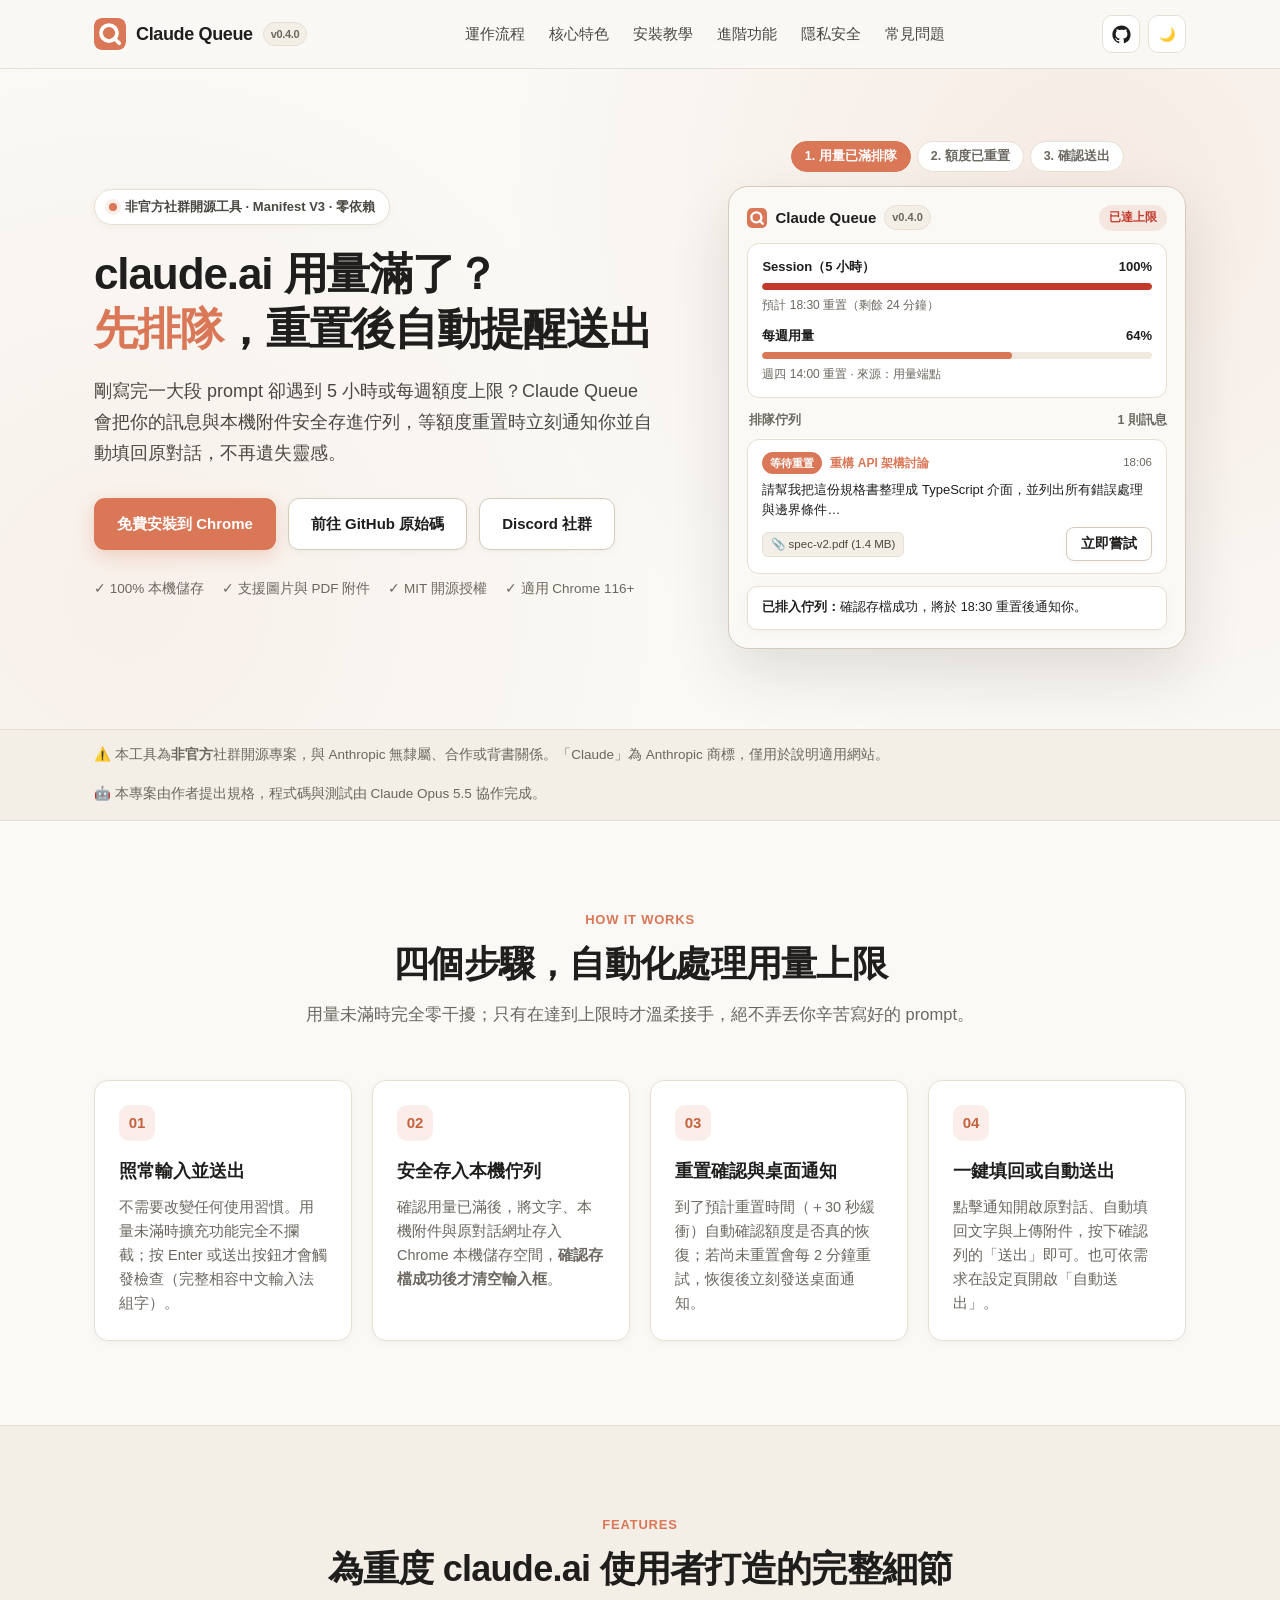
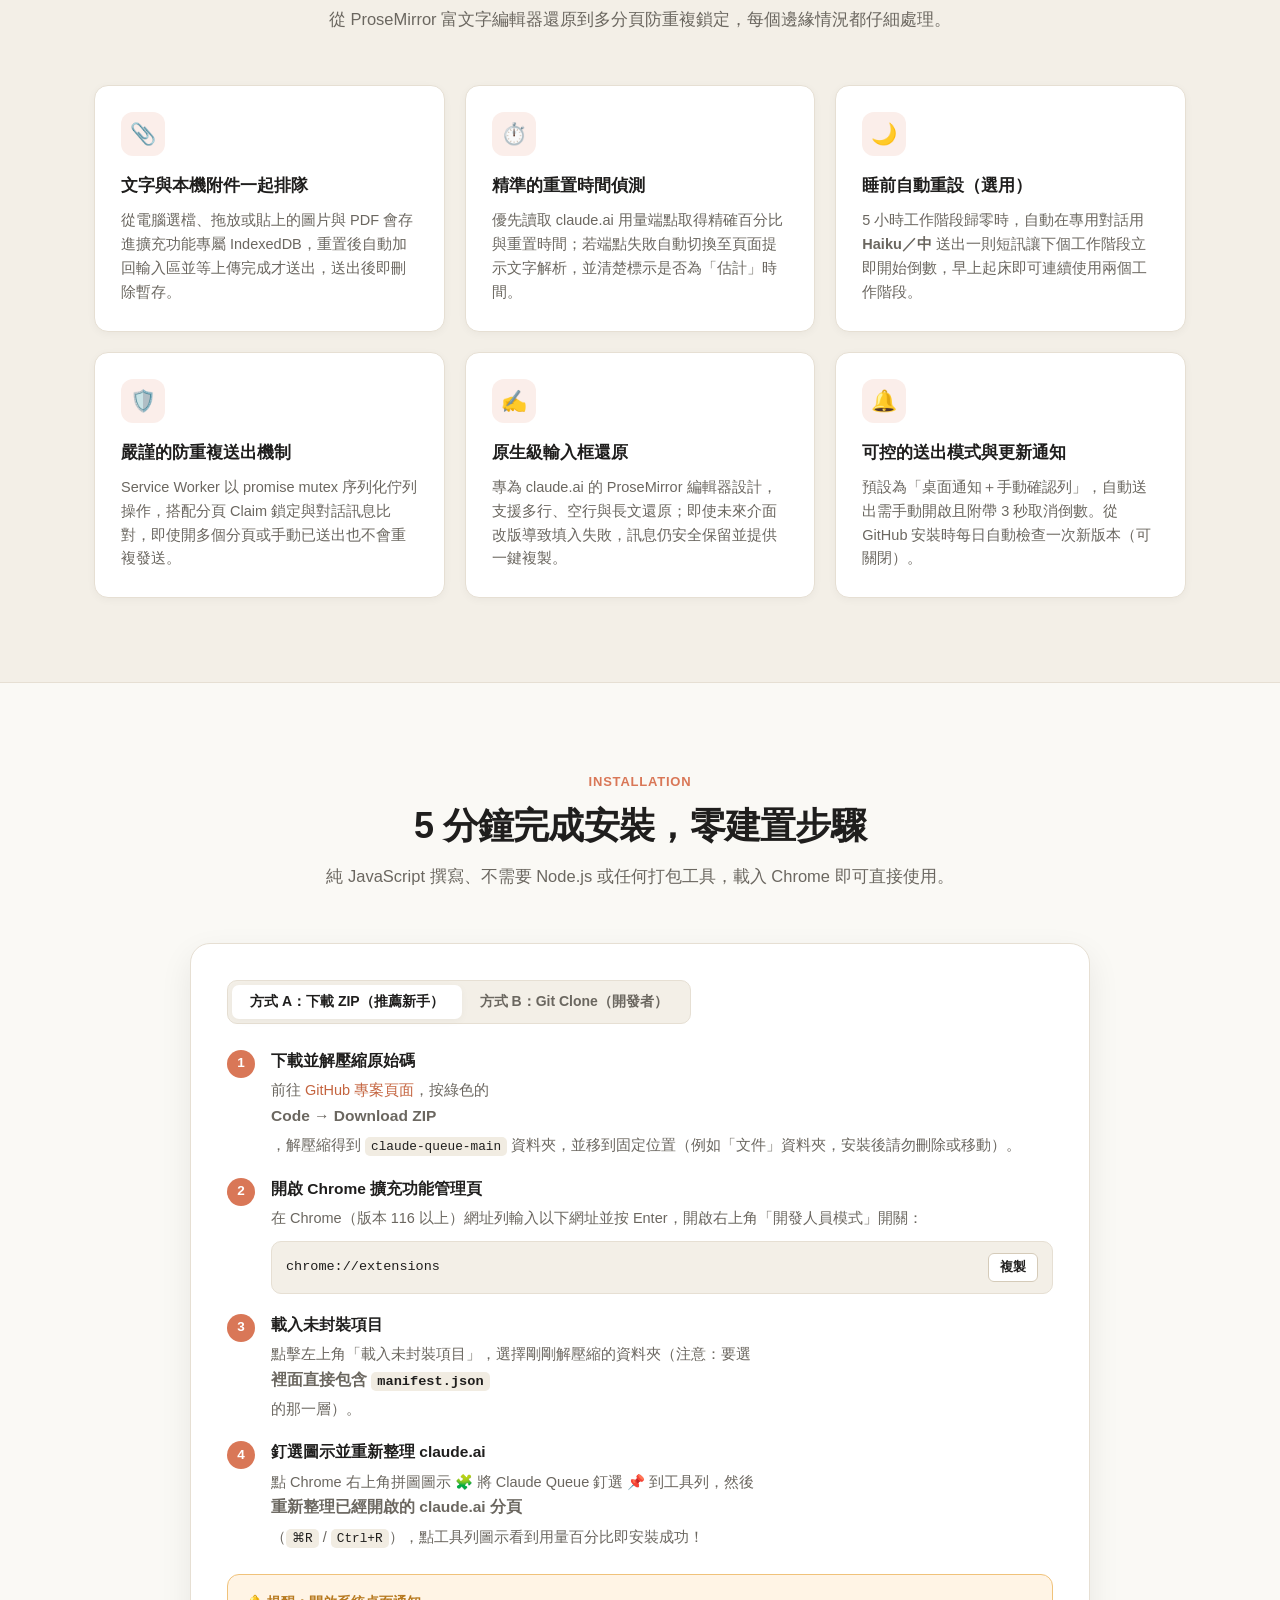
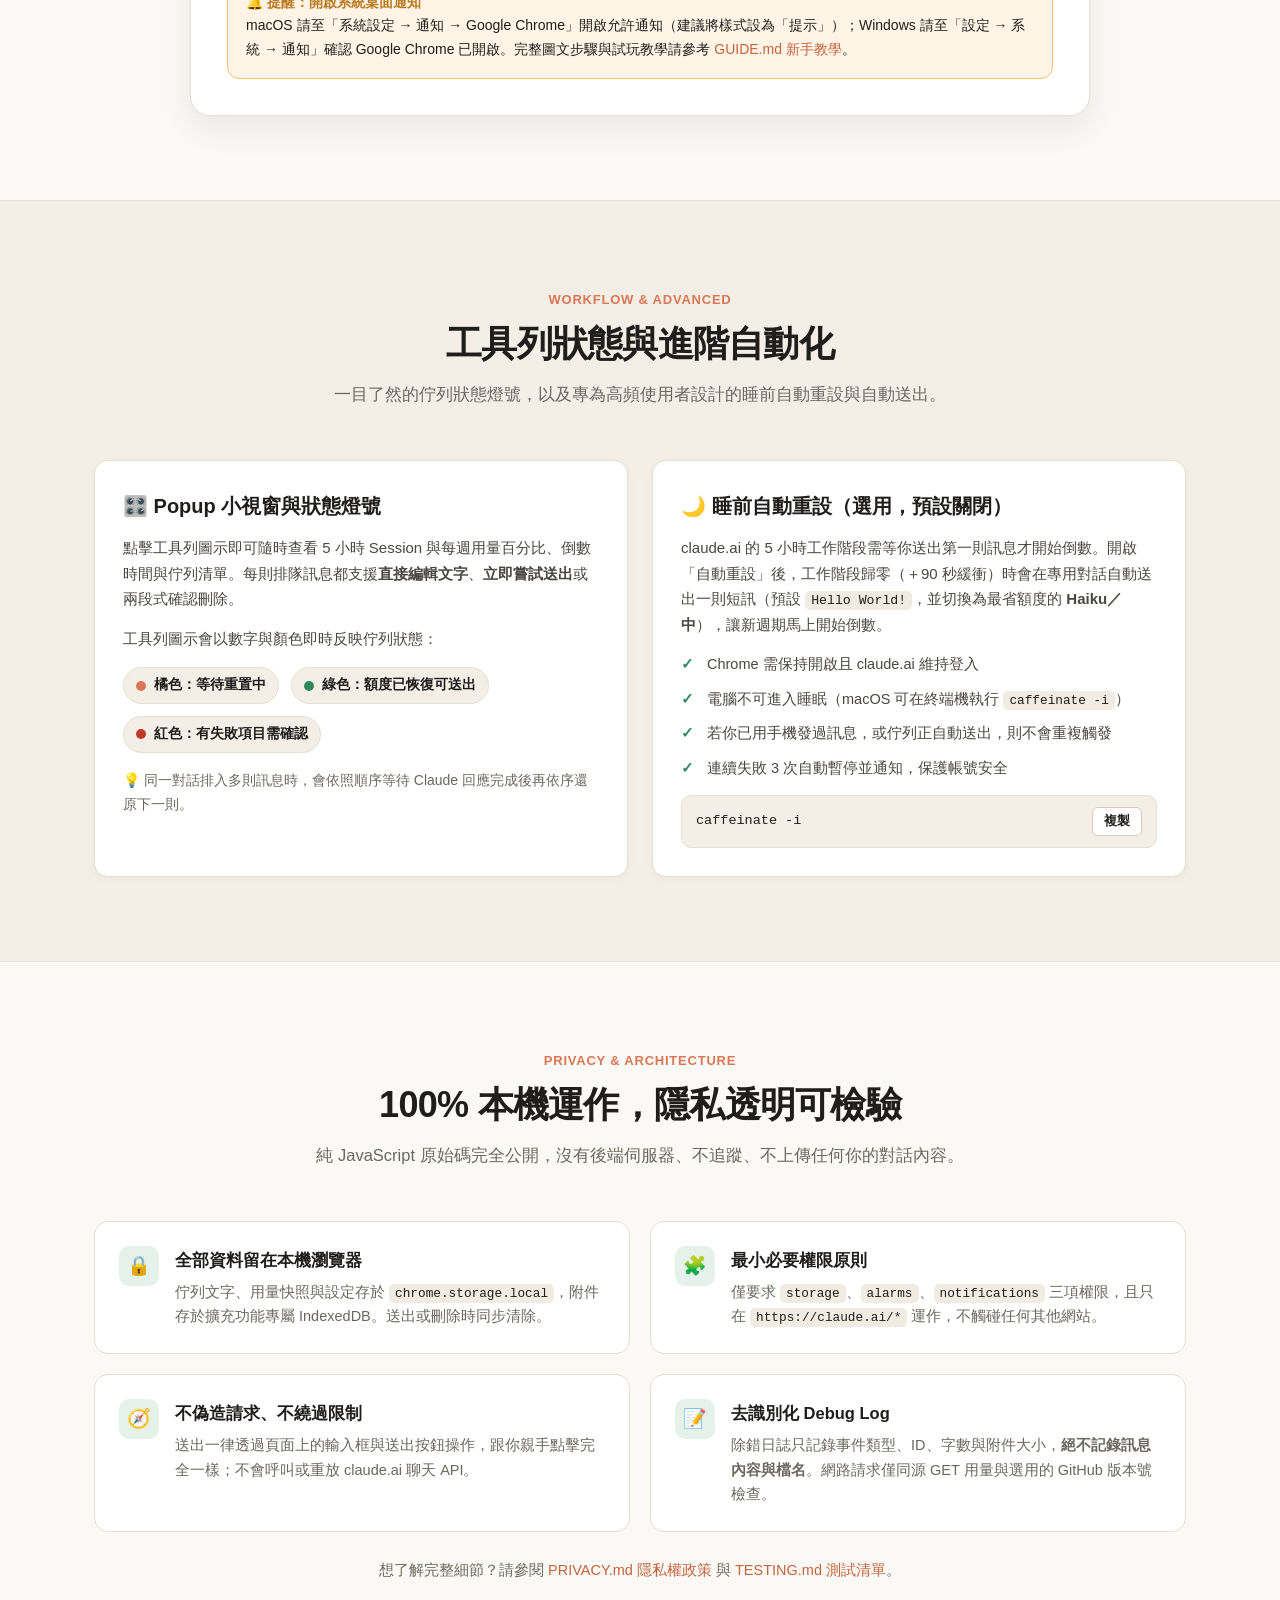
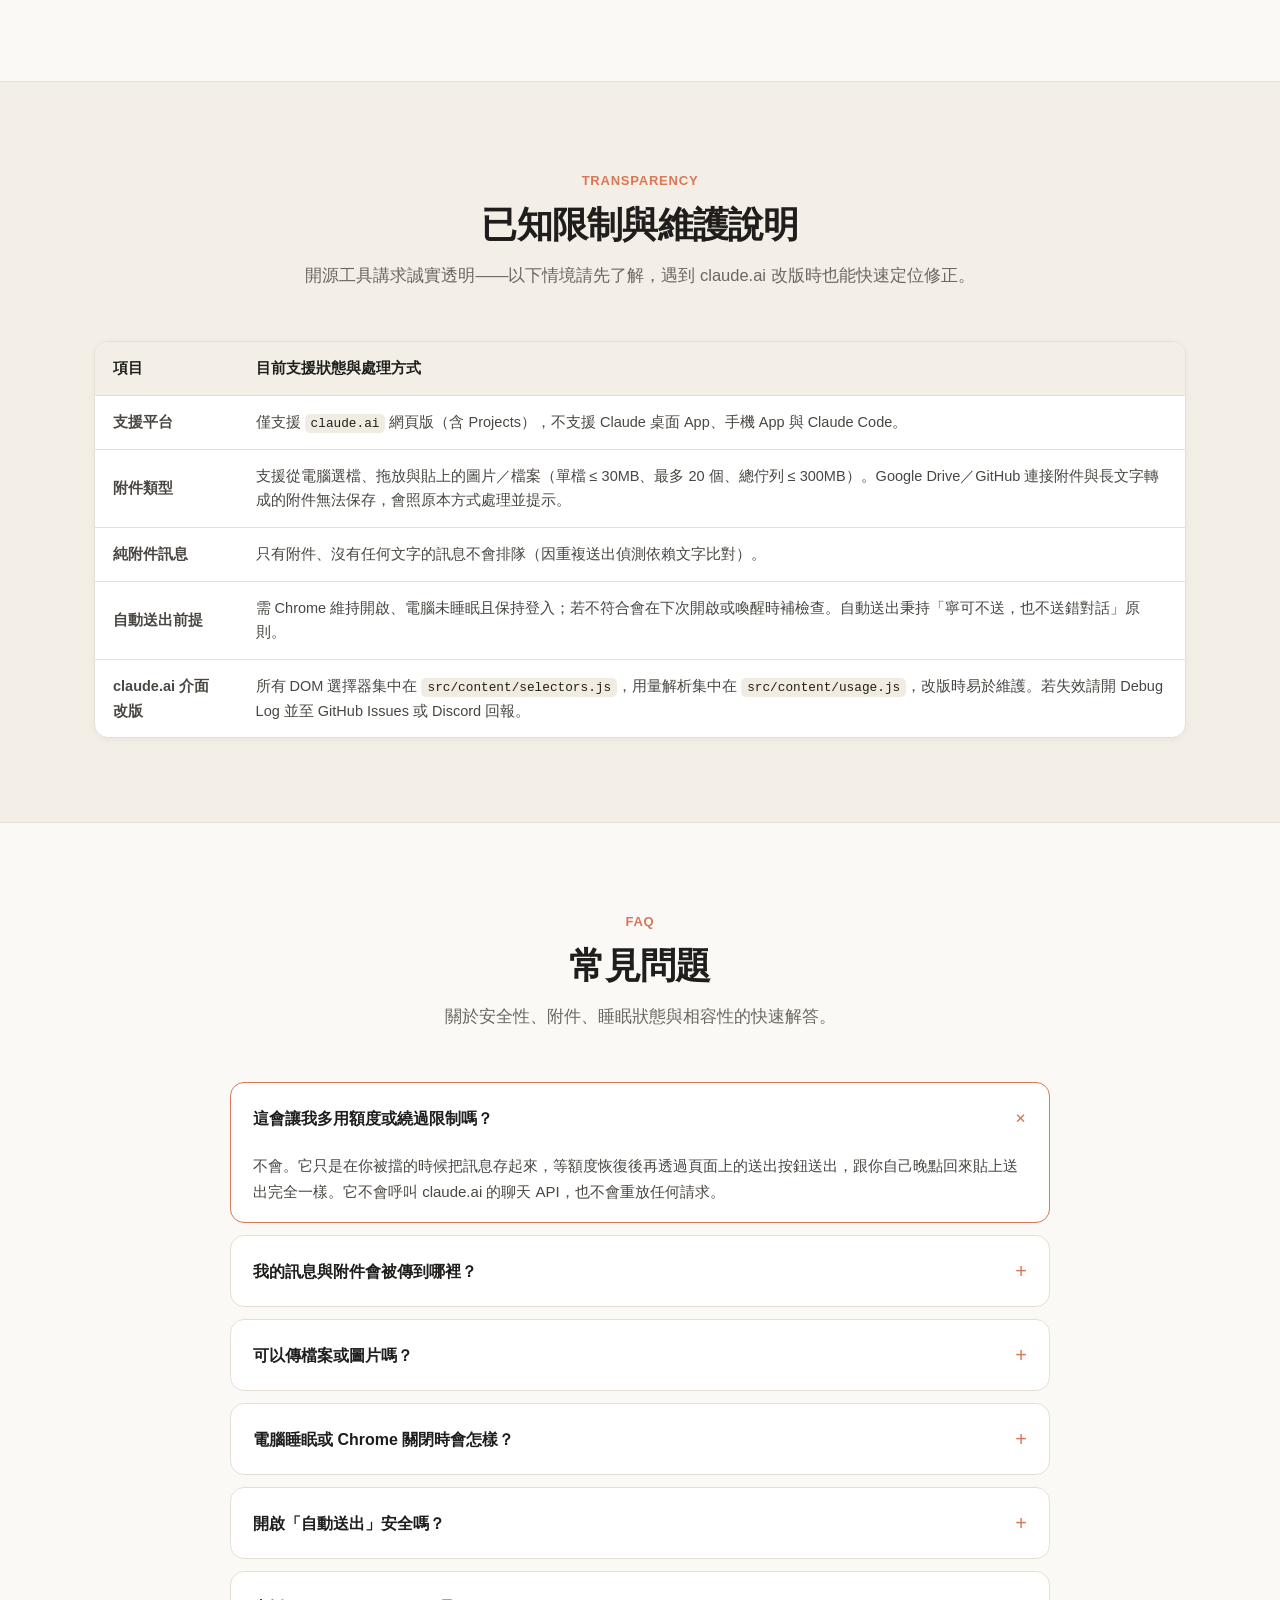
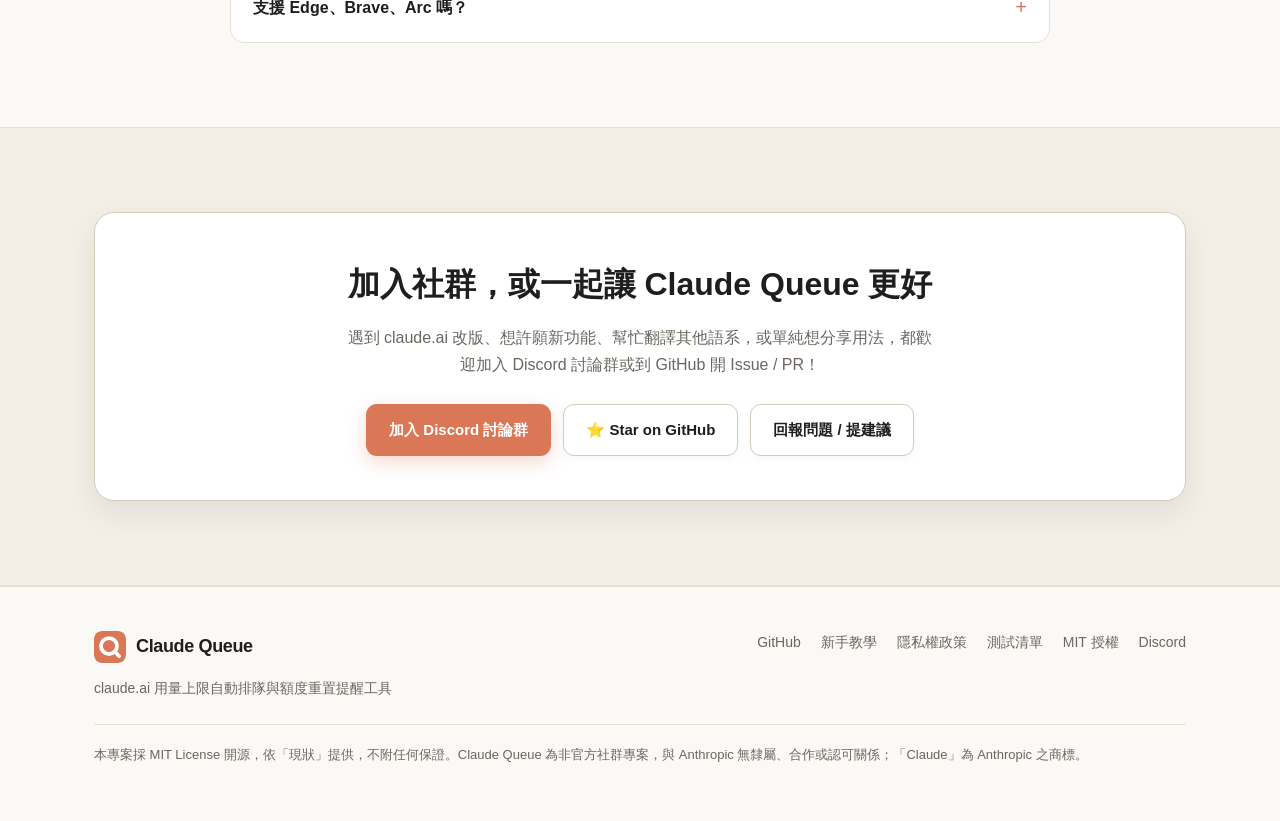
==== docs/index.html @ 98641df2 "docs: add GitHub Pages documentation site with SEO and OG preview image" ====
<!DOCTYPE html>
<html lang="zh-Hant-TW">
<head>
  <meta charset="UTF-8">
  <meta name="viewport" content="width=device-width, initial-scale=1.0">

  <!-- Primary SEO Meta Tags -->
  <title>Claude Queue — claude.ai 用量上限自動排隊與額度重置提醒 Chrome 擴充功能</title>
  <meta name="title" content="Claude Queue — claude.ai 用量上限自動排隊與額度重置提醒 Chrome 擴充功能">
  <meta name="description" content="claude.ai 達到 5 小時或每週用量上限時，自動將訊息與圖片、PDF 附件存入本機佇列；額度重置後發出桌面通知並自動填回原對話，支援選用自動送出與睡前自動重設工作階段。100% 本機運作、免費開源。">
  <meta name="keywords" content="Claude Queue, claude.ai, Chrome 擴充功能, Claude 用量上限, 訊息排隊, 額度重置通知, 自動重設, Anthropic Claude, Chrome Extension, 開源工具">
  <meta name="author" content="ivantw829">
  <meta name="robots" content="index, follow, max-image-preview:large, max-snippet:-1">
  <link rel="canonical" href="https://ivantw829.github.io/claude-queue/">

  <!-- Theme Color -->
  <meta name="theme-color" content="#faf9f5" media="(prefers-color-scheme: light)">
  <meta name="theme-color" content="#1c1b19" media="(prefers-color-scheme: dark)">

  <!-- Favicons -->
  <link rel="icon" type="image/svg+xml" href="./assets/favicon.svg">
  <link rel="icon" type="image/png" sizes="128x128" href="./assets/icon128.png">
  <link rel="apple-touch-icon" href="./assets/icon128.png">

  <!-- Open Graph / Facebook / LINE / Discord -->
  <meta property="og:type" content="website">
  <meta property="og:url" content="https://ivantw829.github.io/claude-queue/">
  <meta property="og:site_name" content="Claude Queue">
  <meta property="og:locale" content="zh_TW">
  <meta property="og:title" content="Claude Queue — claude.ai 用量滿了？先排隊，重置後自動送出">
  <meta property="og:description" content="claude.ai 達 5 小時或每週上限時，自動保存訊息與附件至本機佇列，額度恢復後即時通知並填回原對話。支援睡前自動重設工作階段，免費開源、100% 本機運作。">
  <meta property="og:image" content="https://ivantw829.github.io/claude-queue/assets/og-image.png">
  <meta property="og:image:secure_url" content="https://ivantw829.github.io/claude-queue/assets/og-image.png">
  <meta property="og:image:type" content="image/png">
  <meta property="og:image:width" content="1200">
  <meta property="og:image:height" content="630">
  <meta property="og:image:alt" content="Claude Queue Chrome 擴充功能預覽：顯示 5 小時與每週用量條、等待重置的排隊訊息與 PDF 附件卡片">

  <!-- Twitter / X Card -->
  <meta name="twitter:card" content="summary_large_image">
  <meta name="twitter:url" content="https://ivantw829.github.io/claude-queue/">
  <meta name="twitter:title" content="Claude Queue — claude.ai 用量滿了？先排隊，重置後自動送出">
  <meta name="twitter:description" content="claude.ai 達上限時自動保存訊息與附件，額度恢復後桌面通知並填回原對話。100% 本機儲存、免費開源的 Chrome 擴充功能。">
  <meta name="twitter:image" content="https://ivantw829.github.io/claude-queue/assets/og-image.png">
  <meta name="twitter:image:alt" content="Claude Queue Chrome 擴充功能介面預覽">

  <!-- Stylesheet -->
  <link rel="stylesheet" href="./styles.css">

  <!-- Prevent flash of wrong theme -->
  <script>
    (function () {
      var saved = localStorage.getItem('claude-queue-docs-theme');
      var dark = saved ? saved === 'dark' : window.matchMedia('(prefers-color-scheme: dark)').matches;
      document.documentElement.setAttribute('data-theme', dark ? 'dark' : 'light');
    })();
  </script>

  <!-- JSON-LD Structured Data: SoftwareApplication + FAQPage + HowTo -->
  <script type="application/ld+json">
  {
    "@context": "https://schema.org",
    "@graph": [
      {
        "@type": "SoftwareApplication",
        "name": "Claude Queue",
        "alternateName": "Claude Queue Chrome Extension",
        "applicationCategory": "BrowserApplication",
        "operatingSystem": "Chrome 116+ (macOS, Windows, Linux)",
        "softwareVersion": "0.4.0",
        "inLanguage": "zh-TW",
        "url": "https://ivantw829.github.io/claude-queue/",
        "downloadUrl": "https://github.com/ivantw829/claude-queue",
        "codeRepository": "https://github.com/ivantw829/claude-queue",
        "license": "https://opensource.org/licenses/MIT",
        "image": "https://ivantw829.github.io/claude-queue/assets/og-image.png",
        "description": "claude.ai 用量達上限（5 小時 session 上限或每週上限）時，自動把你要送出的訊息與本機附件存入佇列，等額度重置後發出桌面通知並協助填回原對話送出。",
        "offers": {
          "@type": "Offer",
          "price": "0",
          "priceCurrency": "TWD"
        },
        "featureList": [
          "用量未滿時零干擾",
          "文字與圖片/PDF 本機附件排隊",
          "額度重置桌面通知與自動填回原對話",
          "選用重置後自動送出（附 3 秒取消倒數）",
          "選用睡前自動重設 5 小時工作階段",
          "100% 本機儲存，不上傳任何資料"
        ]
      },
      {
        "@type": "HowTo",
        "name": "如何安裝 Claude Queue 到 Google Chrome",
        "description": "透過 Chrome 開發人員模式的載入未封裝項目，5 分鐘內完成 Claude Queue 安裝。",
        "totalTime": "PT5M",
        "step": [
          {
            "@type": "HowToStep",
            "name": "下載原始碼",
            "text": "前往 GitHub 專案頁面下載 ZIP 並解壓縮至固定資料夾，或使用 git clone 下載。"
          },
          {
            "@type": "HowToStep",
            "name": "開啟 Chrome 擴充功能頁",
            "text": "在 Chrome 網址列輸入 chrome://extensions，開啟右上角的「開發人員模式」。"
          },
          {
            "@type": "HowToStep",
            "name": "載入未封裝項目",
            "text": "點擊「載入未封裝項目」，選擇包含 manifest.json 的專案資料夾。"
          },
          {
            "@type": "HowToStep",
            "name": "釘選圖示並重新整理 claude.ai",
            "text": "將 Claude Queue 釘選到工具列，並重新整理已經開啟的 claude.ai 分頁即可使用。"
          }
        ]
      },
      {
        "@type": "FAQPage",
        "mainEntity": [
          {
            "@type": "Question",
            "name": "這會讓我多用額度或繞過限制嗎？",
            "acceptedAnswer": {
              "@type": "Answer",
              "text": "不會。它只是在你被擋的時候把訊息存起來，等額度恢復後再透過頁面上的送出按鈕送出，跟你自己晚點回來貼上送出完全一樣。它不會呼叫 claude.ai 的聊天 API，也不會重放任何請求。"
            }
          },
          {
            "@type": "Question",
            "name": "我的訊息會被傳到哪裡？",
            "acceptedAnswer": {
              "@type": "Answer",
              "text": "哪裡都不會。佇列只存在你自己 Chrome 的 chrome.storage.local（附件在擴充功能的 IndexedDB），重置後透過 claude.ai 頁面本身送出。沒有外部伺服器，不上傳任何資料。"
            }
          },
          {
            "@type": "Question",
            "name": "可以傳檔案或圖片嗎？",
            "acceptedAnswer": {
              "@type": "Answer",
              "text": "可以。用量已滿時，你從電腦加入的檔案（選檔、拖放、貼上圖片）會連同文字一起排隊，重置後自動加回輸入區並等上傳完成才送出。Google Drive 等連接附件與長文字貼上轉成的附件無法保存。"
            }
          },
          {
            "@type": "Question",
            "name": "電腦睡眠或 Chrome 關閉時會怎樣？",
            "acceptedAnswer": {
              "@type": "Answer",
              "text": "Chrome 關閉時無法通知。下次開啟 Chrome 時，擴充功能會依佇列重建排程；如果重置時間已經過了，會立刻檢查並通知你。電腦睡眠中錯過的排程，醒來後也會補觸發。"
            }
          },
          {
            "@type": "Question",
            "name": "支援 Claude 桌面 App、行動版或 Claude Code 嗎？",
            "acceptedAnswer": {
              "@type": "Answer",
              "text": "不支援，只支援 claude.ai 網頁版（含 Projects）。支援 Google Chrome 116 以上版本，Edge、Brave、Arc 等 Chromium 系瀏覽器理論上亦可安裝。"
            }
          }
        ]
      }
    ]
  }
  </script>
</head>
<body>
  <a href="#main-content" class="skip-link">跳至主要內容</a>

  <!-- Sticky Navigation -->
  <header class="site-header">
    <div class="container nav-inner">
      <a href="#" class="brand" aria-label="Claude Queue 首頁">
        <img src="./assets/favicon.svg" alt="" class="brand-icon" width="32" height="32">
        <span>Claude Queue</span>
        <span class="version-tag">v0.4.0</span>
      </a>

      <nav aria-label="主要導覽">
        <ul class="nav-links" id="nav-links">
          <li><a href="#how-it-works">運作流程</a></li>
          <li><a href="#features">核心特色</a></li>
          <li><a href="#install">安裝教學</a></li>
          <li><a href="#advanced">進階功能</a></li>
          <li><a href="#privacy">隱私安全</a></li>
          <li><a href="#faq">常見問題</a></li>
        </ul>
      </nav>

      <div class="nav-actions">
        <a href="https://github.com/ivantw829/claude-queue" class="icon-btn" target="_blank" rel="noopener noreferrer" aria-label="GitHub 專案頁面" title="GitHub">
          <svg width="19" height="19" viewBox="0 0 24 24" fill="currentColor" aria-hidden="true">
            <path d="M12 .5C5.65.5.5 5.65.5 12c0 5.08 3.29 9.39 7.86 10.91.57.1.78-.25.78-.55v-1.94c-3.2.7-3.87-1.54-3.87-1.54-.52-1.33-1.28-1.68-1.28-1.68-1.05-.72.08-.7.08-.7 1.16.08 1.77 1.19 1.77 1.19 1.03 1.76 2.7 1.25 3.36.96.1-.75.4-1.25.73-1.54-2.55-.29-5.24-1.28-5.24-5.68 0-1.26.45-2.29 1.19-3.09-.12-.29-.52-1.46.11-3.05 0 0 .97-.31 3.17 1.18a11.02 11.02 0 0 1 5.78 0c2.2-1.49 3.17-1.18 3.17-1.18.63 1.59.23 2.76.11 3.05.74.8 1.19 1.83 1.19 3.09 0 4.41-2.69 5.39-5.26 5.67.41.36.78 1.06.78 2.14v3.17c0 .31.21.66.79.55A11.51 11.51 0 0 0 23.5 12C23.5 5.65 18.35.5 12 .5Z"/>
          </svg>
        </a>
        <button type="button" id="theme-toggle" class="icon-btn" aria-label="切換深淺色主題" title="切換主題">🌙</button>
        <button type="button" id="mobile-menu-btn" class="icon-btn mobile-menu-btn" aria-label="開啟選單" aria-expanded="false" aria-controls="nav-links">☰</button>
      </div>
    </div>
  </header>

  <main id="main-content">
    <!-- Hero Section -->
    <section class="hero">
      <div class="container hero-grid">
        <div>
          <div class="hero-badge">
            <span class="pulse-dot" aria-hidden="true"></span>
            <span>非官方社群開源工具 · Manifest V3 · 零依賴</span>
          </div>
          <h1>claude.ai 用量滿了？<br><span class="highlight">先排隊</span>，重置後自動提醒送出</h1>
          <p class="hero-lead">
            剛寫完一大段 prompt 卻遇到 5 小時或每週額度上限？Claude Queue 會把你的訊息與本機附件安全存進佇列，等額度重置時立刻通知你並自動填回原對話，不再遺失靈感。
          </p>

          <div class="hero-cta">
            <a href="#install" class="btn btn-primary">免費安裝到 Chrome</a>
            <a href="https://github.com/ivantw829/claude-queue" class="btn btn-secondary" target="_blank" rel="noopener noreferrer">前往 GitHub 原始碼</a>
            <a href="https://discord.gg/yEpS7vSJtv" class="btn btn-secondary" target="_blank" rel="noopener noreferrer">Discord 社群</a>
          </div>

          <div class="hero-meta">
            <span>✓ 100% 本機儲存</span>
            <span>✓ 支援圖片與 PDF 附件</span>
            <span>✓ MIT 開源授權</span>
            <span>✓ 適用 Chrome 116+</span>
          </div>
        </div>

        <!-- Interactive Live Preview Mockup -->
        <div class="mockup-wrapper" aria-label="Claude Queue 互動介面預覽">
          <div class="mockup-controls" role="group" aria-label="切換模擬狀態">
            <button type="button" class="sim-btn active" data-sim-state="full">1. 用量已滿排隊</button>
            <button type="button" class="sim-btn" data-sim-state="ready">2. 額度已重置</button>
            <button type="button" class="sim-btn" data-sim-state="sent">3. 確認送出</button>
          </div>

          <div class="popup-sim">
            <div class="popup-sim-head">
              <div class="popup-sim-title">
                <img src="./assets/favicon.svg" alt="" width="20" height="20" style="border-radius:5px">
                <span>Claude Queue</span>
                <span class="version-tag">v0.4.0</span>
              </div>
              <span id="sim-status-pill" class="sim-status-pill full">已達上限</span>
            </div>

            <div class="sim-card">
              <div class="sim-meter-head">
                <span>Session（5 小時）</span>
                <span id="sim-session-pct">100%</span>
              </div>
              <div class="sim-bar">
                <div id="sim-session-bar" class="sim-fill full" style="width:100%"></div>
              </div>
              <div id="sim-session-sub" class="sim-sub" style="margin-bottom:10px">預計 18:30 重置（剩餘 24 分鐘）</div>

              <div class="sim-meter-head">
                <span>每週用量</span>
                <span>64%</span>
              </div>
              <div class="sim-bar">
                <div class="sim-fill accent" style="width:64%"></div>
              </div>
              <div class="sim-sub">週四 14:00 重置 · 來源：用量端點</div>
            </div>

            <div class="sim-q-label">
              <span>排隊佇列</span>
              <span>1 則訊息</span>
            </div>

            <div id="sim-queue-item" class="sim-q-item">
              <div class="sim-q-head">
                <span id="sim-badge" class="sim-badge waiting">等待重置</span>
                <span class="sim-q-conv">重構 API 架構討論</span>
                <span class="sim-q-time">18:06</span>
              </div>
              <p class="sim-q-text">請幫我把這份規格書整理成 TypeScript 介面，並列出所有錯誤處理與邊界條件…</p>
              <div class="sim-q-footer">
                <span class="sim-file">📎 spec-v2.pdf (1.4 MB)</span>
                <button type="button" id="sim-action-btn" class="btn btn-secondary btn-sm" data-next-state="ready">立即嘗試</button>
              </div>
            </div>

            <div class="sim-toast">
              <span id="sim-toast-text"><strong>已排入佇列：</strong>確認存檔成功，將於 18:30 重置後通知你。</span>
            </div>
          </div>
        </div>
      </div>
    </section>

    <!-- Unofficial Notice Strip -->
    <div class="disclaimer-strip">
      <div class="container disclaimer-inner">
        <span>⚠️ 本工具為<strong>非官方</strong>社群開源專案，與 Anthropic 無隸屬、合作或背書關係。「Claude」為 Anthropic 商標，僅用於說明適用網站。</span>
        <span>🤖 本專案由作者提出規格，程式碼與測試由 Claude Opus 5.5 協作完成。</span>
      </div>
    </div>

    <!-- How It Works -->
    <section id="how-it-works" class="section">
      <div class="container">
        <div class="section-header">
          <span class="section-kicker">How It Works</span>
          <h2>四個步驟，自動化處理用量上限</h2>
          <p>用量未滿時完全零干擾；只有在達到上限時才溫柔接手，絕不弄丟你辛苦寫好的 prompt。</p>
        </div>

        <div class="steps-grid">
          <article class="step-card">
            <div class="step-num">01</div>
            <h3>照常輸入並送出</h3>
            <p>不需要改變任何使用習慣。用量未滿時擴充功能完全不攔截；按 Enter 或送出按鈕才會觸發檢查（完整相容中文輸入法組字）。</p>
          </article>

          <article class="step-card">
            <div class="step-num">02</div>
            <h3>安全存入本機佇列</h3>
            <p>確認用量已滿後，將文字、本機附件與原對話網址存入 Chrome 本機儲存空間，<strong>確認存檔成功後才清空輸入框</strong>。</p>
          </article>

          <article class="step-card">
            <div class="step-num">03</div>
            <h3>重置確認與桌面通知</h3>
            <p>到了預計重置時間（＋30 秒緩衝）自動確認額度是否真的恢復；若尚未重置會每 2 分鐘重試，恢復後立刻發送桌面通知。</p>
          </article>

          <article class="step-card">
            <div class="step-num">04</div>
            <h3>一鍵填回或自動送出</h3>
            <p>點擊通知開啟原對話、自動填回文字與上傳附件，按下確認列的「送出」即可。也可依需求在設定頁開啟「自動送出」。</p>
          </article>
        </div>
      </div>
    </section>

    <!-- Features Grid -->
    <section id="features" class="section section-alt">
      <div class="container">
        <div class="section-header">
          <span class="section-kicker">Features</span>
          <h2>為重度 claude.ai 使用者打造的完整細節</h2>
          <p>從 ProseMirror 富文字編輯器還原到多分頁防重複鎖定，每個邊緣情況都仔細處理。</p>
        </div>

        <div class="features-grid">
          <article class="feature-card">
            <div class="feature-icon" aria-hidden="true">📎</div>
            <h3>文字與本機附件一起排隊</h3>
            <p>從電腦選檔、拖放或貼上的圖片與 PDF 會存進擴充功能專屬 IndexedDB，重置後自動加回輸入區並等上傳完成才送出，送出後即刪除暫存。</p>
          </article>

          <article class="feature-card">
            <div class="feature-icon" aria-hidden="true">⏱️</div>
            <h3>精準的重置時間偵測</h3>
            <p>優先讀取 claude.ai 用量端點取得精確百分比與重置時間；若端點失敗自動切換至頁面提示文字解析，並清楚標示是否為「估計」時間。</p>
          </article>

          <article class="feature-card">
            <div class="feature-icon" aria-hidden="true">🌙</div>
            <h3>睡前自動重設（選用）</h3>
            <p>5 小時工作階段歸零時，自動在專用對話用 <strong>Haiku／中</strong> 送出一則短訊讓下個工作階段立即開始倒數，早上起床即可連續使用兩個工作階段。</p>
          </article>

          <article class="feature-card">
            <div class="feature-icon" aria-hidden="true">🛡️</div>
            <h3>嚴謹的防重複送出機制</h3>
            <p>Service Worker 以 promise mutex 序列化佇列操作，搭配分頁 Claim 鎖定與對話訊息比對，即使開多個分頁或手動已送出也不會重複發送。</p>
          </article>

          <article class="feature-card">
            <div class="feature-icon" aria-hidden="true">✍️</div>
            <h3>原生級輸入框還原</h3>
            <p>專為 claude.ai 的 ProseMirror 編輯器設計，支援多行、空行與長文還原；即使未來介面改版導致填入失敗，訊息仍安全保留並提供一鍵複製。</p>
          </article>

          <article class="feature-card">
            <div class="feature-icon" aria-hidden="true">🔔</div>
            <h3>可控的送出模式與更新通知</h3>
            <p>預設為「桌面通知＋手動確認列」，自動送出需手動開啟且附帶 3 秒取消倒數。從 GitHub 安裝時每日自動檢查一次新版本（可關閉）。</p>
          </article>
        </div>
      </div>
    </section>

    <!-- Installation Guide -->
    <section id="install" class="section">
      <div class="container">
        <div class="section-header">
          <span class="section-kicker">Installation</span>
          <h2>5 分鐘完成安裝，零建置步驟</h2>
          <p>純 JavaScript 撰寫、不需要 Node.js 或任何打包工具，載入 Chrome 即可直接使用。</p>
        </div>

        <div class="install-box">
          <div class="tabs" role="tablist" aria-label="選擇下載方式">
            <button type="button" class="tab-btn active" role="tab" aria-selected="true" data-tab="zip">方式 A：下載 ZIP（推薦新手）</button>
            <button type="button" class="tab-btn" role="tab" aria-selected="false" data-tab="git">方式 B：Git Clone（開發者）</button>
          </div>

          <div class="tab-panel active" data-tab-panel="zip" role="tabpanel">
            <ol class="install-steps">
              <li>
                <span class="install-step-badge">1</span>
                <div class="install-step-body">
                  <strong>下載並解壓縮原始碼</strong>
                  <p>前往 <a href="https://github.com/ivantw829/claude-queue" target="_blank" rel="noopener noreferrer">GitHub 專案頁面</a>，按綠色的 <strong>Code → Download ZIP</strong>，解壓縮得到 <code>claude-queue-main</code> 資料夾，並移到固定位置（例如「文件」資料夾，安裝後請勿刪除或移動）。</p>
                </div>
              </li>
              <li>
                <span class="install-step-badge">2</span>
                <div class="install-step-body">
                  <strong>開啟 Chrome 擴充功能管理頁</strong>
                  <p>在 Chrome（版本 116 以上）網址列輸入以下網址並按 Enter，開啟右上角「開發人員模式」開關：</p>
                  <div class="code-copy">
                    <span>chrome://extensions</span>
                    <button type="button" class="copy-btn" data-copy="chrome://extensions">複製</button>
                  </div>
                </div>
              </li>
              <li>
                <span class="install-step-badge">3</span>
                <div class="install-step-body">
                  <strong>載入未封裝項目</strong>
                  <p>點擊左上角「載入未封裝項目」，選擇剛剛解壓縮的資料夾（注意：要選<strong>裡面直接包含 <code>manifest.json</code></strong> 的那一層）。</p>
                </div>
              </li>
              <li>
                <span class="install-step-badge">4</span>
                <div class="install-step-body">
                  <strong>釘選圖示並重新整理 claude.ai</strong>
                  <p>點 Chrome 右上角拼圖圖示 🧩 將 Claude Queue 釘選 📌 到工具列，然後<strong>重新整理已經開啟的 claude.ai 分頁</strong>（<code>⌘R</code> / <code>Ctrl+R</code>），點工具列圖示看到用量百分比即安裝成功！</p>
                </div>
              </li>
            </ol>
          </div>

          <div class="tab-panel" data-tab-panel="git" role="tabpanel">
            <ol class="install-steps">
              <li>
                <span class="install-step-badge">1</span>
                <div class="install-step-body">
                  <strong>Clone 儲存庫至本機</strong>
                  <p>在終端機執行以下指令，之後要更新只要 <code>git pull</code> 並在擴充功能頁點重新整理即可：</p>
                  <div class="code-copy">
                    <span>git clone https://github.com/ivantw829/claude-queue.git</span>
                    <button type="button" class="copy-btn" data-copy="git clone https://github.com/ivantw829/claude-queue.git">複製</button>
                  </div>
                </div>
              </li>
              <li>
                <span class="install-step-badge">2</span>
                <div class="install-step-body">
                  <strong>載入至 Chrome</strong>
                  <p>前往 <code>chrome://extensions</code> → 開啟「開發人員模式」→ 按「載入未封裝項目」→ 選取 <code>claude-queue</code> 資料夾。</p>
                </div>
              </li>
              <li>
                <span class="install-step-badge">3</span>
                <div class="install-step-body">
                  <strong>釘選圖示並重新整理分頁</strong>
                  <p>釘選 Claude Queue 至工具列，重新整理已開啟的 claude.ai 分頁。想搶先體驗流程，可在設定頁開啟「模擬用量已滿」進行測試。</p>
                </div>
              </li>
            </ol>
          </div>

          <div class="callout">
            <strong>🔔 提醒：開啟系統桌面通知</strong><br>
            macOS 請至「系統設定 → 通知 → Google Chrome」開啟允許通知（建議將樣式設為「提示」）；Windows 請至「設定 → 系統 → 通知」確認 Google Chrome 已開啟。完整圖文步驟與試玩教學請參考 <a href="https://github.com/ivantw829/claude-queue/blob/main/GUIDE.md" target="_blank" rel="noopener noreferrer">GUIDE.md 新手教學</a>。
          </div>
        </div>
      </div>
    </section>

    <!-- Advanced Features & Status Legend -->
    <section id="advanced" class="section section-alt">
      <div class="container">
        <div class="section-header">
          <span class="section-kicker">Workflow &amp; Advanced</span>
          <h2>工具列狀態與進階自動化</h2>
          <p>一目了然的佇列狀態燈號，以及專為高頻使用者設計的睡前自動重設與自動送出。</p>
        </div>

        <div class="two-col">
          <article class="info-card">
            <h3>🎛️ Popup 小視窗與狀態燈號</h3>
            <p>點擊工具列圖示即可隨時查看 5 小時 Session 與每週用量百分比、倒數時間與佇列清單。每則排隊訊息都支援<strong>直接編輯文字</strong>、<strong>立即嘗試送出</strong>或兩段式確認刪除。</p>
            <p>工具列圖示會以數字與顏色即時反映佇列狀態：</p>
            <div class="status-legend">
              <span class="legend-item"><span class="dot-badge orange"></span>橘色：等待重置中</span>
              <span class="legend-item"><span class="dot-badge green"></span>綠色：額度已恢復可送出</span>
              <span class="legend-item"><span class="dot-badge red"></span>紅色：有失敗項目需確認</span>
            </div>
            <p style="margin-top:16px;font-size:14px;color:var(--muted)">
              💡 同一對話排入多則訊息時，會依照順序等待 Claude 回應完成後再依序還原下一則。
            </p>
          </article>

          <article class="info-card">
            <h3>🌙 睡前自動重設（選用，預設關閉）</h3>
            <p>claude.ai 的 5 小時工作階段需等你送出第一則訊息才開始倒數。開啟「自動重設」後，工作階段歸零（＋90 秒緩衝）時會在專用對話自動送出一則短訊（預設 <code>Hello World!</code>，並切換為最省額度的 <strong>Haiku／中</strong>），讓新週期馬上開始倒數。</p>
            <ul class="check-list">
              <li>Chrome 需保持開啟且 claude.ai 維持登入</li>
              <li>電腦不可進入睡眠（macOS 可在終端機執行 <code>caffeinate -i</code>）</li>
              <li>若你已用手機發過訊息，或佇列正自動送出，則不會重複觸發</li>
              <li>連續失敗 3 次自動暫停並通知，保護帳號安全</li>
            </ul>
            <div class="code-copy" style="margin-top:14px">
              <span>caffeinate -i</span>
              <button type="button" class="copy-btn" data-copy="caffeinate -i">複製</button>
            </div>
          </article>
        </div>
      </div>
    </section>

    <!-- Privacy & Security -->
    <section id="privacy" class="section">
      <div class="container">
        <div class="section-header">
          <span class="section-kicker">Privacy &amp; Architecture</span>
          <h2>100% 本機運作，隱私透明可檢驗</h2>
          <p>純 JavaScript 原始碼完全公開，沒有後端伺服器、不追蹤、不上傳任何你的對話內容。</p>
        </div>

        <div class="privacy-grid">
          <article class="privacy-card">
            <div class="privacy-icon" aria-hidden="true">🔒</div>
            <div>
              <h3>全部資料留在本機瀏覽器</h3>
              <p>佇列文字、用量快照與設定存於 <code>chrome.storage.local</code>，附件存於擴充功能專屬 IndexedDB。送出或刪除時同步清除。</p>
            </div>
          </article>

          <article class="privacy-card">
            <div class="privacy-icon" aria-hidden="true">🧩</div>
            <div>
              <h3>最小必要權限原則</h3>
              <p>僅要求 <code>storage</code>、<code>alarms</code>、<code>notifications</code> 三項權限，且只在 <code>https://claude.ai/*</code> 運作，不觸碰任何其他網站。</p>
            </div>
          </article>

          <article class="privacy-card">
            <div class="privacy-icon" aria-hidden="true">🧭</div>
            <div>
              <h3>不偽造請求、不繞過限制</h3>
              <p>送出一律透過頁面上的輸入框與送出按鈕操作，跟你親手點擊完全一樣；不會呼叫或重放 claude.ai 聊天 API。</p>
            </div>
          </article>

          <article class="privacy-card">
            <div class="privacy-icon" aria-hidden="true">📝</div>
            <div>
              <h3>去識別化 Debug Log</h3>
              <p>除錯日誌只記錄事件類型、ID、字數與附件大小，<strong>絕不記錄訊息內容與檔名</strong>。網路請求僅同源 GET 用量與選用的 GitHub 版本號檢查。</p>
            </div>
          </article>
        </div>

        <p style="text-align:center;margin-top:26px;font-size:14.5px;color:var(--muted)">
          想了解完整細節？請參閱 <a href="https://github.com/ivantw829/claude-queue/blob/main/PRIVACY.md" target="_blank" rel="noopener noreferrer">PRIVACY.md 隱私權政策</a> 與 <a href="https://github.com/ivantw829/claude-queue/blob/main/TESTING.md" target="_blank" rel="noopener noreferrer">TESTING.md 測試清單</a>。
        </p>
      </div>
    </section>

    <!-- Known Limitations & Maintenance -->
    <section id="limitations" class="section section-alt">
      <div class="container">
        <div class="section-header">
          <span class="section-kicker">Transparency</span>
          <h2>已知限制與維護說明</h2>
          <p>開源工具講求誠實透明——以下情境請先了解，遇到 claude.ai 改版時也能快速定位修正。</p>
        </div>

        <div class="table-wrap">
          <table>
            <thead>
              <tr>
                <th>項目</th>
                <th>目前支援狀態與處理方式</th>
              </tr>
            </thead>
            <tbody>
              <tr>
                <td><strong>支援平台</strong></td>
                <td>僅支援 <code>claude.ai</code> 網頁版（含 Projects），不支援 Claude 桌面 App、手機 App 與 Claude Code。</td>
              </tr>
              <tr>
                <td><strong>附件類型</strong></td>
                <td>支援從電腦選檔、拖放與貼上的圖片／檔案（單檔 ≤ 30MB、最多 20 個、總佇列 ≤ 300MB）。Google Drive／GitHub 連接附件與長文字轉成的附件無法保存，會照原本方式處理並提示。</td>
              </tr>
              <tr>
                <td><strong>純附件訊息</strong></td>
                <td>只有附件、沒有任何文字的訊息不會排隊（因重複送出偵測依賴文字比對）。</td>
              </tr>
              <tr>
                <td><strong>自動送出前提</strong></td>
                <td>需 Chrome 維持開啟、電腦未睡眠且保持登入；若不符合會在下次開啟或喚醒時補檢查。自動送出秉持「寧可不送，也不送錯對話」原則。</td>
              </tr>
              <tr>
                <td><strong>claude.ai 介面改版</strong></td>
                <td>所有 DOM 選擇器集中在 <code>src/content/selectors.js</code>，用量解析集中在 <code>src/content/usage.js</code>，改版時易於維護。若失效請開 Debug Log 並至 GitHub Issues 或 Discord 回報。</td>
              </tr>
            </tbody>
          </table>
        </div>
      </div>
    </section>

    <!-- FAQ Section -->
    <section id="faq" class="section">
      <div class="container">
        <div class="section-header">
          <span class="section-kicker">FAQ</span>
          <h2>常見問題</h2>
          <p>關於安全性、附件、睡眠狀態與相容性的快速解答。</p>
        </div>

        <div class="faq-list">
          <details class="faq-item" open>
            <summary>這會讓我多用額度或繞過限制嗎？</summary>
            <div class="faq-body">
              <p>不會。它只是在你被擋的時候把訊息存起來，等額度恢復後再透過頁面上的送出按鈕送出，跟你自己晚點回來貼上送出完全一樣。它不會呼叫 claude.ai 的聊天 API，也不會重放任何請求。</p>
            </div>
          </details>

          <details class="faq-item">
            <summary>我的訊息與附件會被傳到哪裡？</summary>
            <div class="faq-body">
              <p>哪裡都不會。佇列文字只存在你 Chrome 的 <code>chrome.storage.local</code>，附件存在擴充功能專屬的 IndexedDB，重置後直接透過 claude.ai 頁面本身送出。開發者完全不會收到任何你的資料。</p>
            </div>
          </details>

          <details class="faq-item">
            <summary>可以傳檔案或圖片嗎？</summary>
            <div class="faq-body">
              <p>可以。用量沒滿時完全正常；用量已滿時，你從電腦加入的檔案（選檔、拖放、貼上圖片）會連同文字一起排隊，重置後自動加回輸入區並等上傳完成再送出。Google Drive 等連接的附件則無法保存，會照原本方式處理並提示你。</p>
            </div>
          </details>

          <details class="faq-item">
            <summary>電腦睡眠或 Chrome 關閉時會怎樣？</summary>
            <div class="faq-body">
              <p>Chrome 關閉時無法發通知。下次開啟 Chrome 時，擴充功能會依佇列自動重建排程；如果重置時間已經過了，會立刻檢查並通知你。電腦睡眠中錯過的排程，醒來後也會自動補觸發。</p>
            </div>
          </details>

          <details class="faq-item">
            <summary>開啟「自動送出」安全嗎？</summary>
            <div class="faq-body">
              <p>自動送出預設為關閉，開啟前會跳出確認對話框。啟用後會在重置時自動開啟分頁並填入文字，送出前仍有 3 秒倒數可取消；若原對話已刪除或輸入框已有草稿，會自動保護草稿或停止送出並發通知。</p>
            </div>
          </details>

          <details class="faq-item">
            <summary>支援 Edge、Brave、Arc 嗎？</summary>
            <div class="faq-body">
              <p>這些 Chromium 系瀏覽器理論上都能用「載入未封裝項目」安裝使用，不過目前主要在 Google Chrome 116+ 上開發測試。歡迎在 Discord 分享你的使用結果！</p>
            </div>
          </details>
        </div>
      </div>
    </section>

    <!-- Community & Open Source CTA -->
    <section class="section section-alt">
      <div class="container">
        <div class="cta-banner">
          <h2>加入社群，或一起讓 Claude Queue 更好</h2>
          <p>
            遇到 claude.ai 改版、想許願新功能、幫忙翻譯其他語系，或單純想分享用法，都歡迎加入 Discord 討論群或到 GitHub 開 Issue / PR！
          </p>
          <div class="cta-actions">
            <a href="https://discord.gg/yEpS7vSJtv" class="btn btn-primary" target="_blank" rel="noopener noreferrer">加入 Discord 討論群</a>
            <a href="https://github.com/ivantw829/claude-queue" class="btn btn-secondary" target="_blank" rel="noopener noreferrer">⭐ Star on GitHub</a>
            <a href="https://github.com/ivantw829/claude-queue/issues" class="btn btn-secondary" target="_blank" rel="noopener noreferrer">回報問題 / 提建議</a>
          </div>
        </div>
      </div>
    </section>
  </main>

  <!-- Footer -->
  <footer class="site-footer">
    <div class="container">
      <div class="footer-grid">
        <div>
          <a href="#" class="brand" style="margin-bottom:8px">
            <img src="./assets/favicon.svg" alt="" class="brand-icon" width="26" height="26">
            <span>Claude Queue</span>
          </a>
          <div style="margin-top:6px">claude.ai 用量上限自動排隊與額度重置提醒工具</div>
        </div>

        <div class="footer-links">
          <a href="https://github.com/ivantw829/claude-queue" target="_blank" rel="noopener noreferrer">GitHub</a>
          <a href="https://github.com/ivantw829/claude-queue/blob/main/GUIDE.md" target="_blank" rel="noopener noreferrer">新手教學</a>
          <a href="https://github.com/ivantw829/claude-queue/blob/main/PRIVACY.md" target="_blank" rel="noopener noreferrer">隱私權政策</a>
          <a href="https://github.com/ivantw829/claude-queue/blob/main/TESTING.md" target="_blank" rel="noopener noreferrer">測試清單</a>
          <a href="https://github.com/ivantw829/claude-queue/blob/main/LICENSE" target="_blank" rel="noopener noreferrer">MIT 授權</a>
          <a href="https://discord.gg/yEpS7vSJtv" target="_blank" rel="noopener noreferrer">Discord</a>
        </div>
      </div>

      <div class="footer-note">
        本專案採 MIT License 開源，依「現狀」提供，不附任何保證。Claude Queue 為非官方社群專案，與 Anthropic 無隸屬、合作或認可關係；「Claude」為 Anthropic 之商標。
      </div>
    </div>
  </footer>

  <script src="./app.js" defer></script>
</body>
</html>
---- docs/styles.css ----
/* Claude Queue Documentation Site — Warm Editorial Design System */
:root {
  --bg: #faf9f5;
  --bg-alt: #f3efe7;
  --card: #ffffff;
  --text: #1f1e1d;
  --text-secondary: #4a4742;
  --muted: #6b6760;
  --border: #e6dfd3;
  --border-strong: #d5cbb9;
  --accent: #d97757;
  --accent-dark: #c4643f;
  --link: #c4643f;
  --accent-soft: rgba(217, 119, 87, 0.12);
  --ok: #2e8b57;
  --ok-soft: rgba(46, 139, 87, 0.12);
  --warn: #b7791f;
  --warn-soft: #fff4e5;
  --warn-border: #f0c27a;
  --err: #c0392b;
  --err-soft: rgba(192, 57, 43, 0.1);
  --keepalive: #6b7fd7;
  --track: #efe9df;
  --code-bg: #f1ece2;
  --shadow-sm: 0 2px 8px rgba(31, 30, 29, 0.04);
  --shadow-md: 0 12px 32px rgba(31, 30, 29, 0.08);
  --shadow-lg: 0 24px 60px rgba(31, 30, 29, 0.12);
  --radius-sm: 8px;
  --radius-md: 14px;
  --radius-lg: 20px;
  --nav-bg: rgba(250, 249, 245, 0.86);
  --max-w: 1140px;
}

[data-theme="dark"] {
  --bg: #1c1b19;
  --bg-alt: #242320;
  --card: #2a2926;
  --text: #f3efe8;
  --text-secondary: #d5cfc5;
  --muted: #a6a097;
  --border: #3d3a34;
  --border-strong: #524e46;
  --accent: #e08364;
  --accent-dark: #d97757;
  --link: #e08364;
  --accent-soft: rgba(224, 131, 100, 0.16);
  --ok: #46b276;
  --ok-soft: rgba(70, 178, 118, 0.16);
  --warn: #e0a448;
  --warn-soft: #352b1a;
  --warn-border: #6b5326;
  --err: #e06255;
  --err-soft: rgba(224, 98, 85, 0.16);
  --keepalive: #8a9be8;
  --track: #3a3833;
  --code-bg: #33312c;
  --shadow-sm: 0 2px 8px rgba(0, 0, 0, 0.25);
  --shadow-md: 0 12px 32px rgba(0, 0, 0, 0.35);
  --shadow-lg: 0 24px 60px rgba(0, 0, 0, 0.45);
  --nav-bg: rgba(28, 27, 25, 0.86);
}

*, *::before, *::after { box-sizing: border-box; }

html {
  scroll-behavior: smooth;
  scroll-padding-top: 84px;
}

body {
  margin: 0;
  background: var(--bg);
  color: var(--text);
  font-family: "PingFang TC", "Noto Sans TC", -apple-system, BlinkMacSystemFont, "Segoe UI", Roboto, sans-serif;
  font-size: 16px;
  line-height: 1.7;
  -webkit-font-smoothing: antialiased;
  transition: background-color 0.2s ease, color 0.2s ease;
}

a {
  color: var(--link);
  text-decoration: none;
  transition: color 0.15s ease;
}
a:hover { text-decoration: underline; }

code {
  font-family: ui-monospace, SFMono-Regular, Menlo, Monaco, Consolas, monospace;
  font-size: 0.88em;
  background: var(--code-bg);
  padding: 2px 6px;
  border-radius: 5px;
  color: var(--text);
}

.sr-only {
  position: absolute;
  width: 1px;
  height: 1px;
  padding: 0;
  margin: -1px;
  overflow: hidden;
  clip: rect(0, 0, 0, 0);
  white-space: nowrap;
  border: 0;
}

.skip-link {
  position: absolute;
  top: -100px;
  left: 16px;
  background: var(--accent);
  color: #fff;
  padding: 10px 16px;
  border-radius: var(--radius-sm);
  font-weight: 600;
  z-index: 999;
}
.skip-link:focus { top: 16px; text-decoration: none; }

.container {
  width: 100%;
  max-width: var(--max-w);
  margin: 0 auto;
  padding: 0 24px;
}

/* Header & Navigation */
.site-header {
  position: sticky;
  top: 0;
  z-index: 100;
  background: var(--nav-bg);
  backdrop-filter: blur(14px);
  -webkit-backdrop-filter: blur(14px);
  border-bottom: 1px solid var(--border);
}

.nav-inner {
  display: flex;
  align-items: center;
  justify-content: space-between;
  height: 68px;
  gap: 16px;
}

.brand,
[data-theme="dark"] a.brand {
  display: inline-flex;
  align-items: center;
  gap: 10px;
  color: var(--text);
  font-weight: 800;
  font-size: 18px;
  letter-spacing: -0.02em;
  text-decoration: none;
  flex-shrink: 0;
}
.brand:hover { text-decoration: none; }
.brand-icon {
  width: 32px;
  height: 32px;
  border-radius: 8px;
  display: block;
}
.version-tag {
  font-size: 11px;
  font-weight: 600;
  color: var(--muted);
  background: var(--bg-alt);
  border: 1px solid var(--border);
  padding: 2px 7px;
  border-radius: 999px;
}

.nav-links {
  display: flex;
  align-items: center;
  gap: 24px;
  list-style: none;
  margin: 0;
  padding: 0;
}
.nav-links a {
  color: var(--text-secondary);
  font-size: 14.5px;
  font-weight: 500;
  text-decoration: none;
  padding: 6px 0;
}
.nav-links a:hover,
.nav-links a.active {
  color: var(--accent);
  text-decoration: none;
}

.nav-actions {
  display: flex;
  align-items: center;
  gap: 8px;
  flex-shrink: 0;
}

.icon-btn {
  display: inline-flex;
  align-items: center;
  justify-content: center;
  width: 38px;
  height: 38px;
  border-radius: 10px;
  border: 1px solid var(--border);
  background: var(--card);
  color: var(--text);
  cursor: pointer;
  transition: border-color 0.15s ease, background 0.15s ease;
}
.icon-btn:hover {
  border-color: var(--accent);
  text-decoration: none;
}

.mobile-menu-btn { display: none; }

/* Buttons */
.btn {
  display: inline-flex;
  align-items: center;
  justify-content: center;
  gap: 8px;
  padding: 12px 22px;
  border-radius: 11px;
  font-size: 15px;
  font-weight: 600;
  cursor: pointer;
  border: 1px solid transparent;
  transition: transform 0.12s ease, background 0.15s ease, border-color 0.15s ease, box-shadow 0.15s ease;
  text-decoration: none;
  white-space: nowrap;
}
.btn:hover { text-decoration: none; transform: translateY(-1px); }
.btn:active { transform: translateY(0); }

.btn-primary,
[data-theme="dark"] a.btn-primary {
  background: var(--accent);
  color: #ffffff;
  box-shadow: 0 6px 18px rgba(217, 119, 87, 0.28);
}
.btn-primary:hover,
[data-theme="dark"] a.btn-primary:hover {
  background: var(--accent-dark);
  color: #ffffff;
}

.btn-secondary,
[data-theme="dark"] a.btn-secondary {
  background: var(--card);
  color: var(--text);
  border-color: var(--border-strong);
  box-shadow: var(--shadow-sm);
}
.btn-secondary:hover,
[data-theme="dark"] a.btn-secondary:hover {
  border-color: var(--accent);
  color: var(--text);
}

.btn-sm {
  padding: 7px 14px;
  font-size: 13.5px;
  border-radius: 8px;
}

/* Hero Section */
.hero {
  position: relative;
  padding: 72px 0 80px;
  overflow: hidden;
  background:
    radial-gradient(circle at 85% 20%, rgba(217, 119, 87, 0.11) 0%, transparent 48%),
    radial-gradient(circle at 10% 80%, rgba(217, 119, 87, 0.07) 0%, transparent 42%);
}

.hero-grid {
  display: grid;
  grid-template-columns: 1.12fr 0.88fr;
  gap: 52px;
  align-items: center;
}

.hero-badge {
  display: inline-flex;
  align-items: center;
  gap: 8px;
  padding: 6px 14px;
  border-radius: 999px;
  background: var(--card);
  border: 1px solid var(--border);
  font-size: 13px;
  font-weight: 600;
  color: var(--text-secondary);
  margin-bottom: 22px;
  box-shadow: var(--shadow-sm);
}
.hero-badge .pulse-dot {
  width: 8px;
  height: 8px;
  border-radius: 50%;
  background: var(--accent);
  box-shadow: 0 0 0 4px var(--accent-soft);
}

.hero h1 {
  margin: 0 0 20px;
  font-size: clamp(30px, 3.8vw, 44px);
  font-weight: 800;
  line-height: 1.24;
  letter-spacing: -0.025em;
}
.hero h1 .highlight {
  color: var(--accent);
}

.hero-lead {
  margin: 0 0 30px;
  font-size: 18px;
  line-height: 1.7;
  color: var(--text-secondary);
  max-width: 560px;
}

.hero-cta {
  display: flex;
  flex-wrap: wrap;
  gap: 12px;
  margin-bottom: 28px;
}

.hero-meta {
  display: flex;
  flex-wrap: wrap;
  gap: 18px;
  font-size: 13.5px;
  color: var(--muted);
}
.hero-meta span {
  display: inline-flex;
  align-items: center;
  gap: 6px;
}

/* Interactive Popup Mockup in Hero */
.mockup-wrapper {
  position: relative;
}

.mockup-controls {
  display: flex;
  justify-content: center;
  gap: 6px;
  margin-bottom: 14px;
}
.sim-btn {
  padding: 6px 13px;
  border-radius: 999px;
  border: 1px solid var(--border);
  background: var(--card);
  color: var(--muted);
  font-size: 12.5px;
  font-weight: 600;
  cursor: pointer;
  transition: all 0.15s ease;
}
.sim-btn:hover { border-color: var(--accent); color: var(--text); }
.sim-btn.active {
  background: var(--accent);
  border-color: var(--accent);
  color: #fff;
}

.popup-sim {
  background: var(--bg);
  border: 1.5px solid var(--border-strong);
  border-radius: var(--radius-lg);
  padding: 18px;
  box-shadow: var(--shadow-lg);
  transition: border-color 0.25s ease;
}
.popup-sim-head {
  display: flex;
  align-items: center;
  justify-content: space-between;
  margin-bottom: 12px;
}
.popup-sim-title {
  display: flex;
  align-items: center;
  gap: 8px;
  font-weight: 700;
  font-size: 15px;
}
.sim-status-pill {
  font-size: 11.5px;
  font-weight: 700;
  padding: 3px 10px;
  border-radius: 999px;
  transition: all 0.25s ease;
}
.sim-status-pill.full { background: var(--err-soft); color: var(--err); }
.sim-status-pill.ready { background: var(--ok-soft); color: var(--ok); }

.sim-card {
  background: var(--card);
  border: 1px solid var(--border);
  border-radius: 12px;
  padding: 12px 14px;
  margin-bottom: 12px;
}
.sim-meter-head {
  display: flex;
  justify-content: space-between;
  font-size: 13px;
  font-weight: 700;
  margin-bottom: 5px;
}
.sim-bar {
  height: 7px;
  background: var(--track);
  border-radius: 999px;
  overflow: hidden;
  margin-bottom: 5px;
}
.sim-fill {
  height: 100%;
  border-radius: 999px;
  transition: width 0.5s cubic-bezier(0.22, 1, 0.36, 1), background-color 0.3s ease;
}
.sim-fill.full { background: var(--err); }
.sim-fill.ok { background: var(--ok); }
.sim-fill.accent { background: var(--accent); }
.sim-sub {
  font-size: 12px;
  color: var(--muted);
}

.sim-q-label {
  display: flex;
  justify-content: space-between;
  font-size: 12.5px;
  font-weight: 700;
  color: var(--muted);
  margin: 0 0 8px 2px;
}
.sim-q-item {
  background: var(--card);
  border: 1px solid var(--border);
  border-radius: 12px;
  padding: 12px 14px;
  transition: all 0.25s ease;
}
.sim-q-item.is-ready {
  border-color: var(--ok);
  box-shadow: 0 0 0 3px var(--ok-soft);
}
.sim-q-head {
  display: flex;
  align-items: center;
  gap: 8px;
  margin-bottom: 6px;
}
.sim-badge {
  font-size: 11px;
  font-weight: 700;
  padding: 2px 8px;
  border-radius: 999px;
  color: #fff;
}
.sim-badge.waiting { background: var(--accent); }
.sim-badge.ready { background: var(--ok); }
.sim-badge.sent { background: var(--muted); }
.sim-q-conv { font-size: 12px; font-weight: 600; color: var(--accent); }
.sim-q-time { margin-left: auto; font-size: 11.5px; color: var(--muted); }
.sim-q-text { font-size: 13px; line-height: 1.5; margin: 0 0 8px; color: var(--text); }
.sim-q-footer {
  display: flex;
  align-items: center;
  justify-content: space-between;
  gap: 8px;
  flex-wrap: wrap;
}
.sim-file {
  font-size: 11.5px;
  background: var(--bg-alt);
  border: 1px solid var(--border);
  padding: 2px 8px;
  border-radius: 6px;
  color: var(--text-secondary);
}

.sim-toast {
  margin-top: 12px;
  padding: 10px 14px;
  border-radius: 10px;
  background: var(--card);
  border: 1px solid var(--border);
  font-size: 12.5px;
  display: flex;
  align-items: center;
  justify-content: space-between;
  gap: 10px;
  box-shadow: var(--shadow-sm);
}
.sim-toast strong { color: var(--text); }

/* Disclaimer Banner */
.disclaimer-strip {
  background: var(--bg-alt);
  border-top: 1px solid var(--border);
  border-bottom: 1px solid var(--border);
  padding: 14px 0;
  font-size: 13.5px;
  color: var(--muted);
}
.disclaimer-inner {
  display: flex;
  align-items: center;
  justify-content: space-between;
  gap: 16px;
  flex-wrap: wrap;
}

/* Sections */
.section {
  padding: 84px 0;
}
.section-alt {
  background: var(--bg-alt);
  border-top: 1px solid var(--border);
  border-bottom: 1px solid var(--border);
}

.section-header {
  max-width: 680px;
  margin: 0 auto 52px;
  text-align: center;
}
.section-kicker {
  display: inline-block;
  font-size: 13px;
  font-weight: 700;
  letter-spacing: 0.06em;
  text-transform: uppercase;
  color: var(--accent);
  margin-bottom: 10px;
}
.section-header h2 {
  margin: 0 0 14px;
  font-size: clamp(26px, 3.2vw, 36px);
  font-weight: 800;
  letter-spacing: -0.02em;
  line-height: 1.25;
}
.section-header p {
  margin: 0;
  font-size: 16.5px;
  color: var(--muted);
}

/* 4-Step Flow */
.steps-grid {
  display: grid;
  grid-template-columns: repeat(4, 1fr);
  gap: 20px;
}
.step-card {
  position: relative;
  background: var(--card);
  border: 1px solid var(--border);
  border-radius: var(--radius-md);
  padding: 24px;
  box-shadow: var(--shadow-sm);
}
.step-num {
  display: inline-flex;
  align-items: center;
  justify-content: center;
  width: 36px;
  height: 36px;
  border-radius: 10px;
  background: var(--accent-soft);
  color: var(--accent-dark);
  font-weight: 800;
  font-size: 15px;
  margin-bottom: 16px;
}
[data-theme="dark"] .step-num { color: var(--accent); }
.step-card h3 {
  margin: 0 0 10px;
  font-size: 17.5px;
  font-weight: 700;
}
.step-card p {
  margin: 0;
  font-size: 14.5px;
  color: var(--muted);
  line-height: 1.65;
}

/* Features Grid */
.features-grid {
  display: grid;
  grid-template-columns: repeat(3, 1fr);
  gap: 20px;
}
.feature-card {
  background: var(--card);
  border: 1px solid var(--border);
  border-radius: var(--radius-md);
  padding: 26px;
  box-shadow: var(--shadow-sm);
  transition: transform 0.18s ease, border-color 0.18s ease, box-shadow 0.18s ease;
}
.feature-card:hover {
  transform: translateY(-2px);
  border-color: var(--border-strong);
  box-shadow: var(--shadow-md);
}
.feature-icon {
  width: 44px;
  height: 44px;
  border-radius: 12px;
  background: var(--accent-soft);
  color: var(--accent);
  display: flex;
  align-items: center;
  justify-content: center;
  margin-bottom: 16px;
  font-size: 21px;
}
.feature-card h3 {
  margin: 0 0 8px;
  font-size: 17px;
  font-weight: 700;
}
.feature-card p {
  margin: 0;
  font-size: 14.5px;
  color: var(--muted);
  line-height: 1.65;
}

/* Install Section */
.install-box {
  background: var(--card);
  border: 1px solid var(--border);
  border-radius: var(--radius-lg);
  padding: 36px;
  box-shadow: var(--shadow-md);
  max-width: 900px;
  margin: 0 auto;
}

.tabs {
  display: inline-flex;
  background: var(--bg-alt);
  border: 1px solid var(--border);
  border-radius: 10px;
  padding: 4px;
  margin-bottom: 24px;
}
.tab-btn {
  padding: 8px 18px;
  border: none;
  background: transparent;
  color: var(--muted);
  font-size: 14px;
  font-weight: 600;
  border-radius: 7px;
  cursor: pointer;
  transition: all 0.15s ease;
}
.tab-btn.active {
  background: var(--card);
  color: var(--text);
  box-shadow: var(--shadow-sm);
}

.tab-panel { display: none; }
.tab-panel.active { display: block; }

.install-steps {
  list-style: none;
  padding: 0;
  margin: 0;
  display: flex;
  flex-direction: column;
  gap: 18px;
}
.install-steps li {
  display: flex;
  gap: 16px;
  align-items: flex-start;
}
.install-step-badge {
  flex-shrink: 0;
  width: 28px;
  height: 28px;
  border-radius: 50%;
  background: var(--accent);
  color: #fff;
  font-size: 13.5px;
  font-weight: 700;
  display: flex;
  align-items: center;
  justify-content: center;
  margin-top: 2px;
}
.install-step-body { flex: 1; }
.install-step-body strong { display: block; margin-bottom: 4px; font-size: 15.5px; }
.install-step-body p { margin: 0; font-size: 14.5px; color: var(--muted); }

.code-copy {
  display: flex;
  align-items: center;
  justify-content: space-between;
  gap: 12px;
  background: var(--bg-alt);
  border: 1px solid var(--border);
  border-radius: 10px;
  padding: 11px 14px;
  margin-top: 10px;
  font-family: ui-monospace, SFMono-Regular, Menlo, Monaco, Consolas, monospace;
  font-size: 13.5px;
  overflow-x: auto;
}
.copy-btn {
  flex-shrink: 0;
  padding: 5px 11px;
  border-radius: 6px;
  border: 1px solid var(--border-strong);
  background: var(--card);
  color: var(--text);
  font-size: 12.5px;
  font-weight: 600;
  cursor: pointer;
}
.copy-btn:hover { border-color: var(--accent); color: var(--accent); }

.callout {
  margin-top: 24px;
  padding: 16px 18px;
  border-radius: 12px;
  background: var(--warn-soft);
  border: 1px solid var(--warn-border);
  font-size: 14px;
  color: var(--text);
}
.callout strong { color: var(--warn); }

/* Advanced & Two-Column Showcase */
.two-col {
  display: grid;
  grid-template-columns: 1fr 1fr;
  gap: 24px;
}
.info-card {
  background: var(--card);
  border: 1px solid var(--border);
  border-radius: var(--radius-md);
  padding: 28px;
  box-shadow: var(--shadow-sm);
}
.info-card h3 {
  margin: 0 0 12px;
  font-size: 20px;
  font-weight: 700;
  display: flex;
  align-items: center;
  gap: 10px;
}
.info-card p {
  margin: 0 0 14px;
  font-size: 15px;
  color: var(--text-secondary);
}
.check-list {
  list-style: none;
  padding: 0;
  margin: 0;
  display: flex;
  flex-direction: column;
  gap: 10px;
}
.check-list li {
  position: relative;
  padding-left: 26px;
  font-size: 14.5px;
  color: var(--text-secondary);
}
.check-list li::before {
  content: "✓";
  position: absolute;
  left: 0;
  top: 0;
  color: var(--ok);
  font-weight: 800;
}

/* Status Legend */
.status-legend {
  display: flex;
  flex-wrap: wrap;
  gap: 12px;
  margin-top: 16px;
}
.legend-item {
  display: inline-flex;
  align-items: center;
  gap: 8px;
  background: var(--bg-alt);
  border: 1px solid var(--border);
  padding: 6px 12px;
  border-radius: 999px;
  font-size: 13.5px;
  font-weight: 600;
}
.dot-badge { width: 10px; height: 10px; border-radius: 50%; }
.dot-badge.orange { background: var(--accent); }
.dot-badge.green { background: var(--ok); }
.dot-badge.red { background: var(--err); }

/* Privacy & Architecture Grid */
.privacy-grid {
  display: grid;
  grid-template-columns: repeat(2, 1fr);
  gap: 20px;
}
.privacy-card {
  background: var(--card);
  border: 1px solid var(--border);
  border-radius: var(--radius-md);
  padding: 24px;
  display: flex;
  gap: 16px;
  align-items: flex-start;
}
.privacy-icon {
  flex-shrink: 0;
  width: 40px;
  height: 40px;
  border-radius: 10px;
  background: var(--ok-soft);
  color: var(--ok);
  display: flex;
  align-items: center;
  justify-content: center;
  font-size: 19px;
}
.privacy-card h3 { margin: 0 0 6px; font-size: 16.5px; }
.privacy-card p { margin: 0; font-size: 14.5px; color: var(--muted); }

/* Limitations Table */
.table-wrap {
  overflow-x: auto;
  background: var(--card);
  border: 1px solid var(--border);
  border-radius: var(--radius-md);
  box-shadow: var(--shadow-sm);
}
table {
  width: 100%;
  border-collapse: collapse;
  font-size: 14.5px;
}
th, td {
  padding: 14px 18px;
  text-align: left;
  border-bottom: 1px solid var(--border);
}
th {
  background: var(--bg-alt);
  font-weight: 700;
  color: var(--text);
  white-space: nowrap;
}
tr:last-child td { border-bottom: none; }
td { color: var(--text-secondary); }

/* FAQ Accordion */
.faq-list {
  max-width: 820px;
  margin: 0 auto;
  display: flex;
  flex-direction: column;
  gap: 12px;
}
.faq-item {
  background: var(--card);
  border: 1px solid var(--border);
  border-radius: var(--radius-md);
  overflow: hidden;
  transition: border-color 0.15s ease;
}
.faq-item[open] { border-color: var(--accent); }
.faq-item summary {
  list-style: none;
  padding: 18px 22px;
  font-weight: 700;
  font-size: 16px;
  cursor: pointer;
  display: flex;
  align-items: center;
  justify-content: space-between;
  gap: 16px;
}
.faq-item summary::-webkit-details-marker { display: none; }
.faq-item summary::after {
  content: "+";
  font-size: 20px;
  font-weight: 400;
  color: var(--accent);
  transition: transform 0.2s ease;
  flex-shrink: 0;
}
.faq-item[open] summary::after {
  transform: rotate(45deg);
}
.faq-body {
  padding: 0 22px 18px;
  font-size: 15px;
  color: var(--text-secondary);
  line-height: 1.7;
}
.faq-body p { margin: 0; }

/* Community CTA Banner */
.cta-banner {
  background: var(--card);
  border: 1.5px solid var(--border-strong);
  border-radius: var(--radius-lg);
  padding: 44px 36px;
  text-align: center;
  box-shadow: var(--shadow-md);
}
.cta-banner h2 {
  margin: 0 0 12px;
  font-size: clamp(24px, 3vw, 32px);
  font-weight: 800;
}
.cta-banner p {
  margin: 0 auto 26px;
  max-width: 600px;
  color: var(--muted);
  font-size: 16px;
}
.cta-actions {
  display: flex;
  justify-content: center;
  flex-wrap: wrap;
  gap: 12px;
}

/* Footer */
.site-footer {
  border-top: 1px solid var(--border);
  padding: 44px 0 56px;
  font-size: 14px;
  color: var(--muted);
}
.footer-grid {
  display: flex;
  align-items: flex-start;
  justify-content: space-between;
  gap: 32px;
  flex-wrap: wrap;
}
.footer-links {
  display: flex;
  flex-wrap: wrap;
  gap: 20px;
}
.footer-links a { color: var(--muted); }
.footer-links a:hover { color: var(--accent); }
.footer-note {
  margin-top: 24px;
  padding-top: 20px;
  border-top: 1px solid var(--border);
  font-size: 13px;
  line-height: 1.6;
}

/* Responsive */
@media (max-width: 980px) {
  .hero-grid { grid-template-columns: 1fr; gap: 40px; }
  .steps-grid { grid-template-columns: repeat(2, 1fr); }
  .features-grid { grid-template-columns: repeat(2, 1fr); }
  .two-col, .privacy-grid { grid-template-columns: 1fr; }
}

@media (max-width: 768px) {
  .nav-links {
    display: none;
    position: absolute;
    top: 68px;
    left: 0;
    right: 0;
    background: var(--card);
    border-bottom: 1px solid var(--border);
    flex-direction: column;
    align-items: stretch;
    padding: 12px 24px 20px;
    gap: 4px;
    box-shadow: var(--shadow-md);
  }
  .nav-links.open { display: flex; }
  .nav-links a { padding: 10px 0; border-bottom: 1px solid var(--border); }
  .nav-links li:last-child a { border-bottom: none; }
  .mobile-menu-btn { display: inline-flex; }
  .hero { padding: 48px 0 56px; }
  .section { padding: 60px 0; }
  .steps-grid, .features-grid { grid-template-columns: 1fr; }
  .install-box { padding: 24px 20px; }
  .cta-banner { padding: 32px 20px; }
}
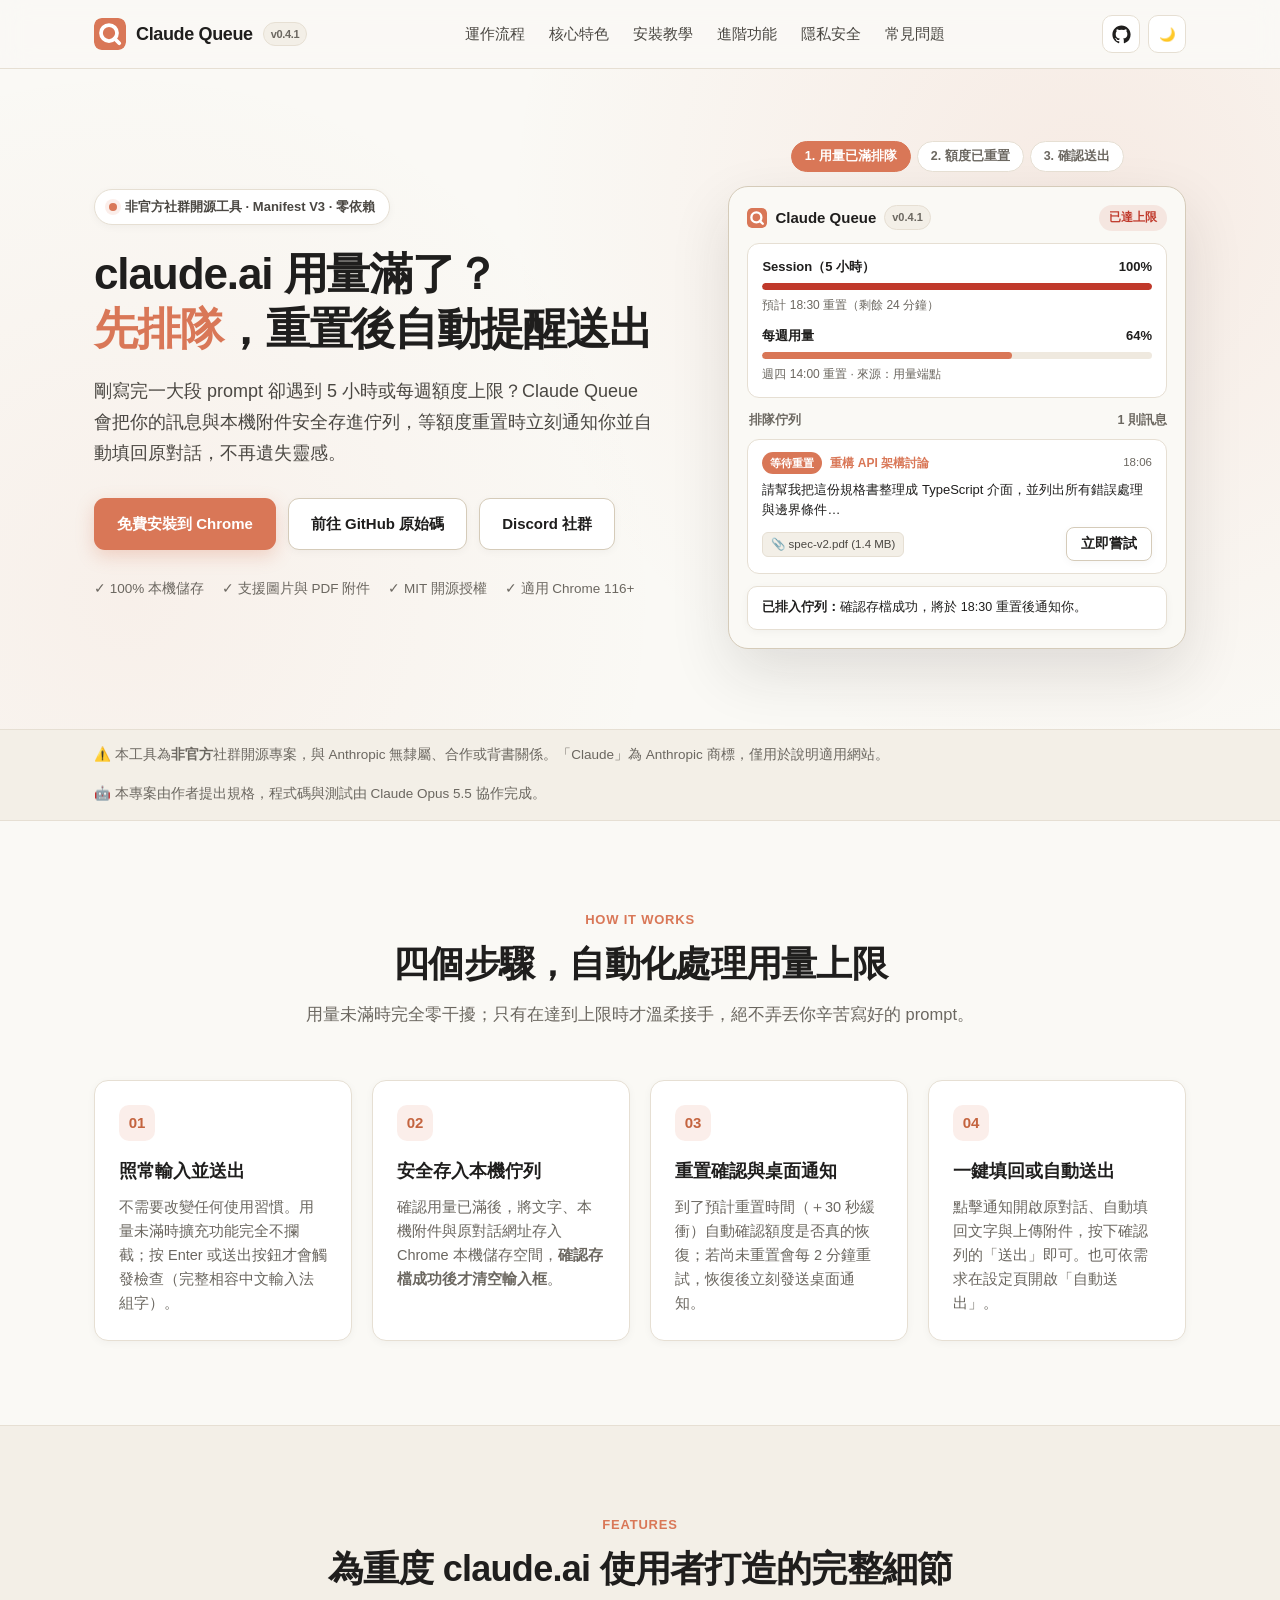
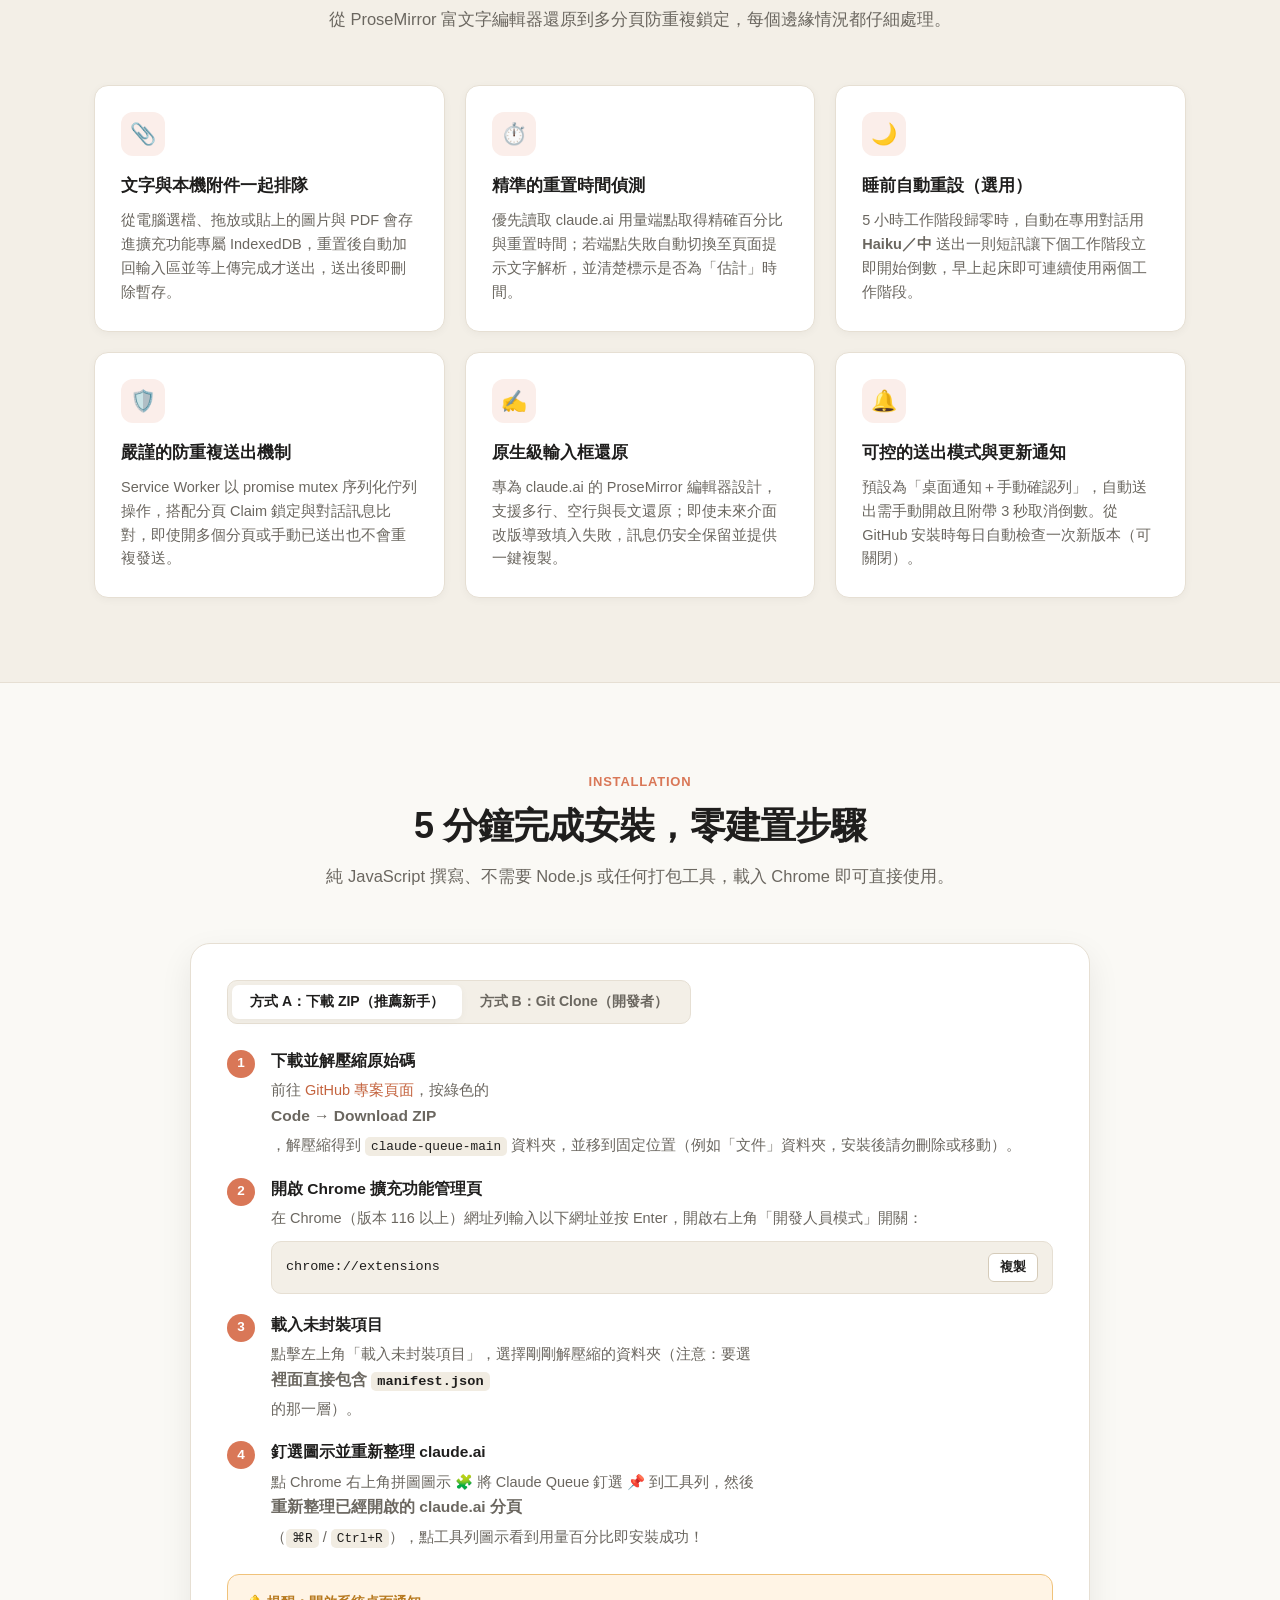
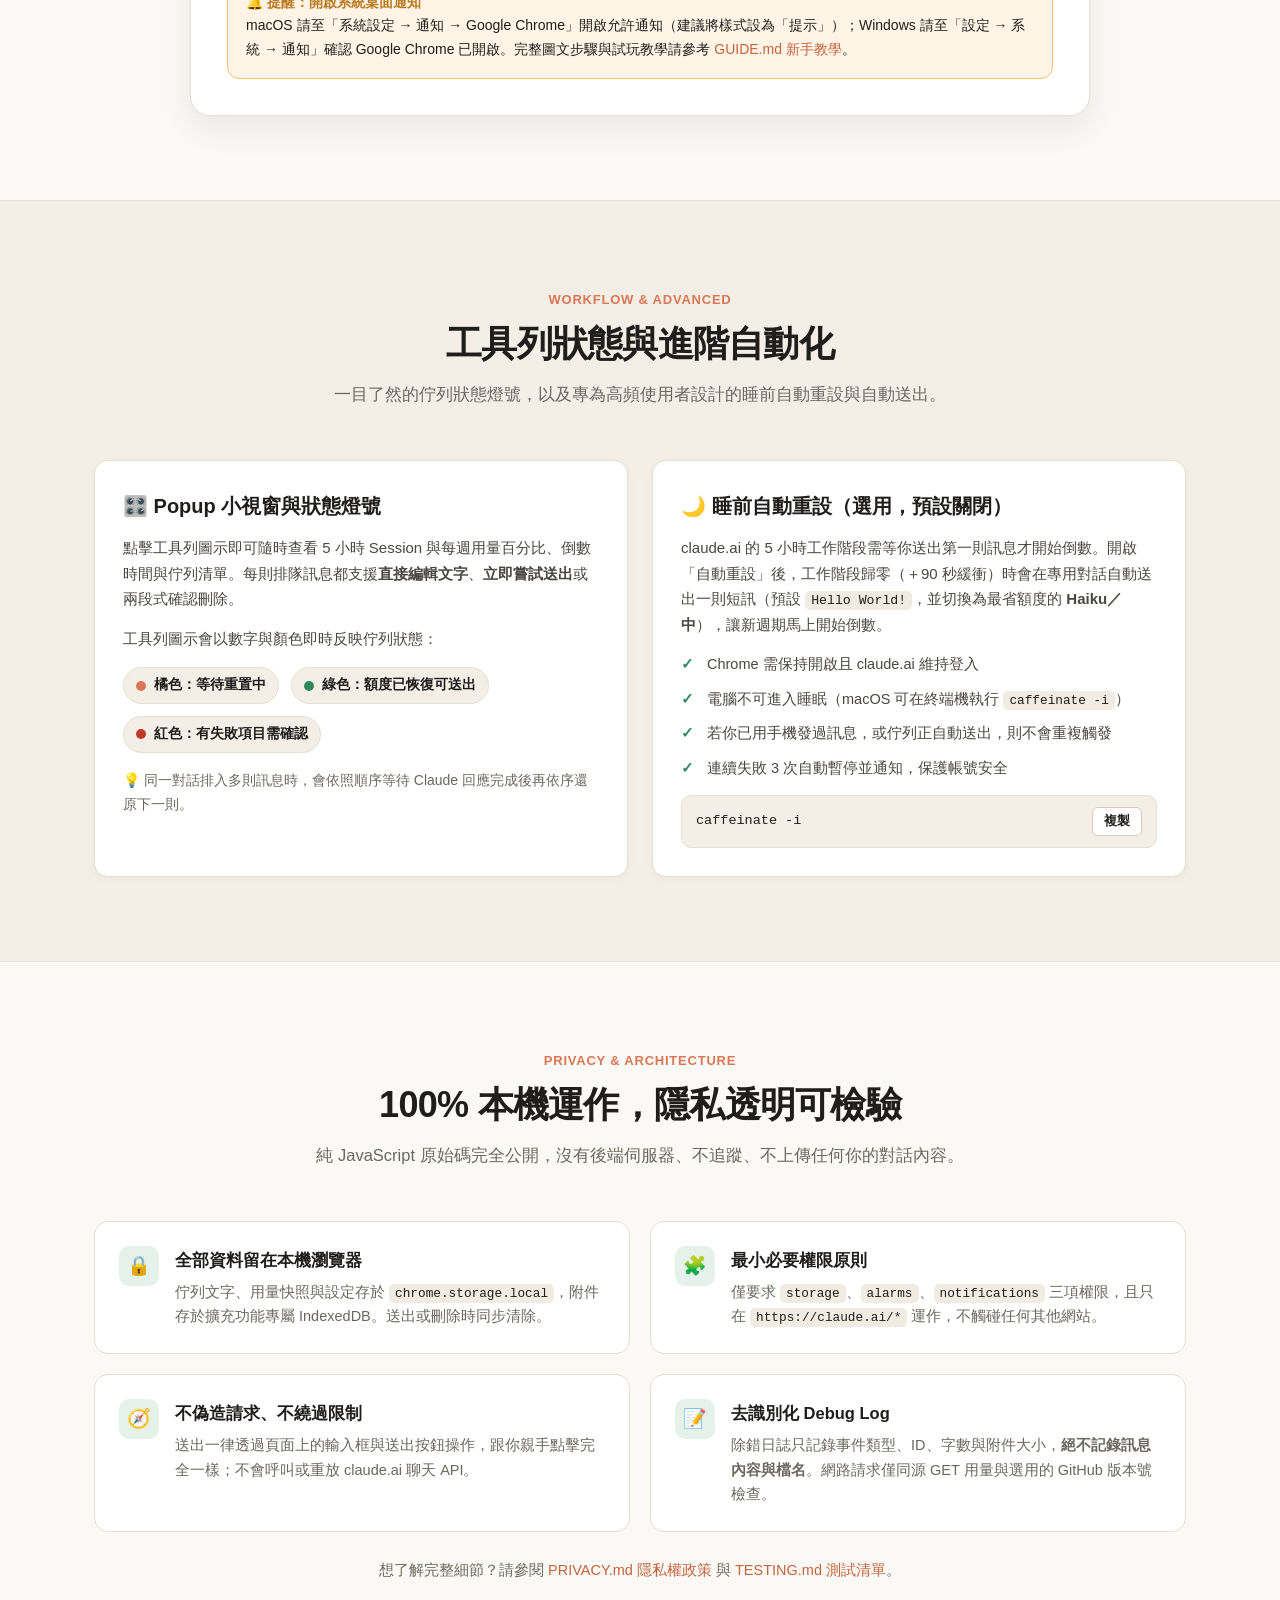
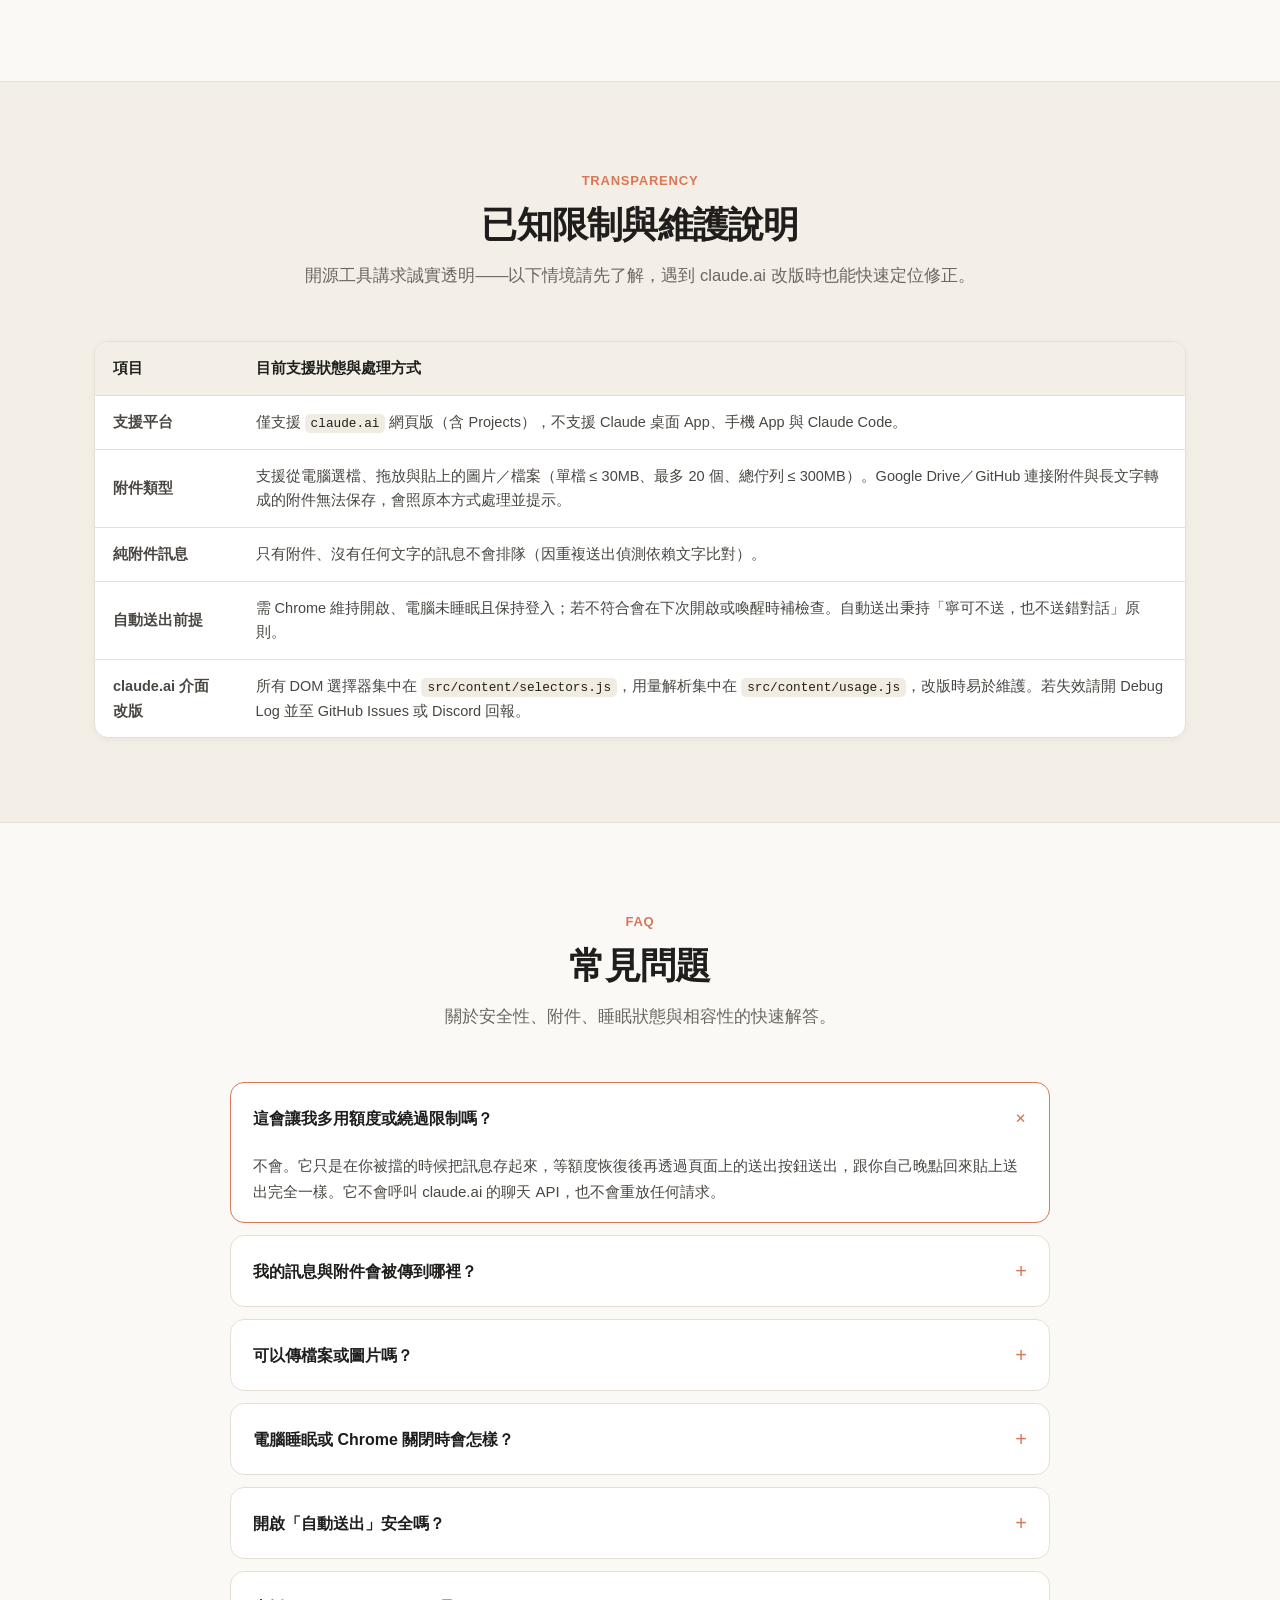
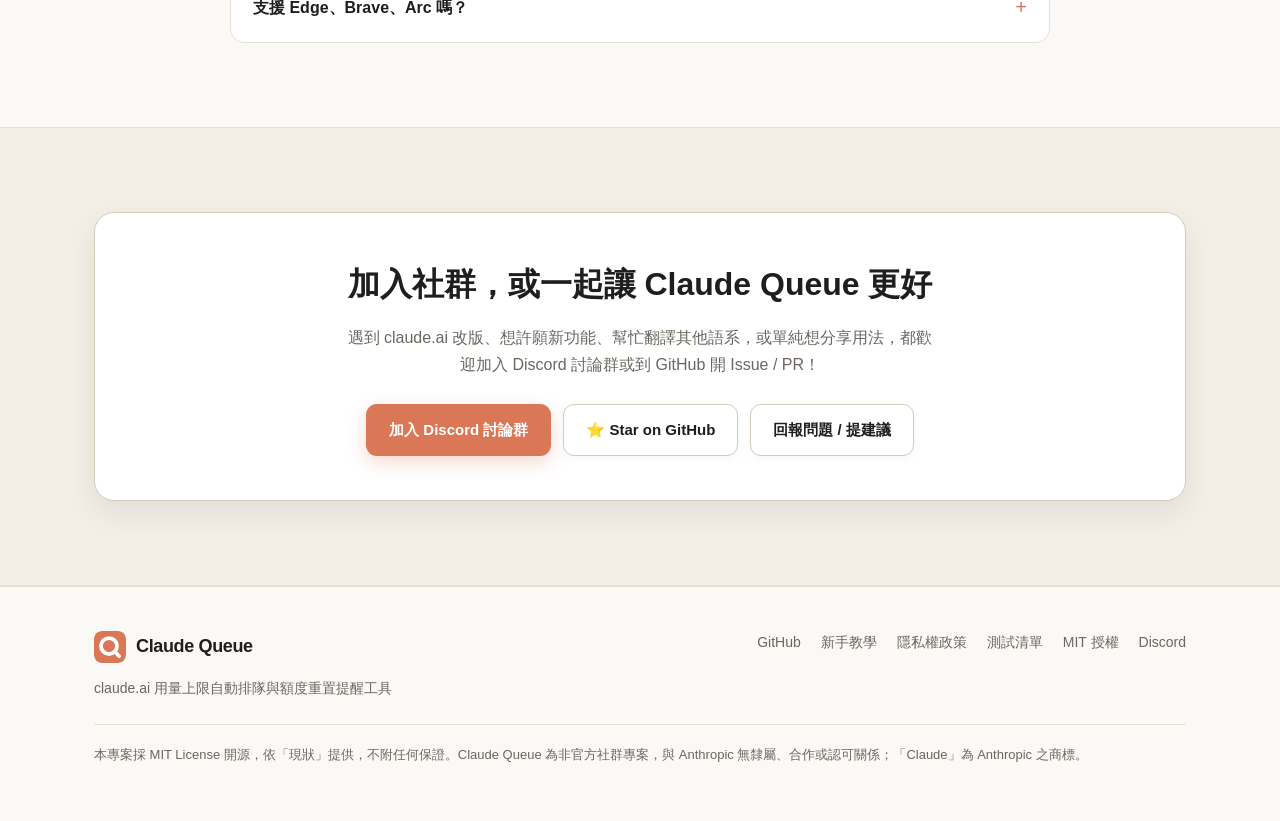
==== commit 8d261725: "Release 0.4.1" ====
--- a/docs/index.html
+++ b/docs/index.html
@@ -67,7 +67,7 @@
         "alternateName": "Claude Queue Chrome Extension",
         "applicationCategory": "BrowserApplication",
         "operatingSystem": "Chrome 116+ (macOS, Windows, Linux)",
-        "softwareVersion": "0.4.0",
+        "softwareVersion": "0.4.1",
         "inLanguage": "zh-TW",
         "url": "https://ivantw829.github.io/claude-queue/",
         "downloadUrl": "https://github.com/ivantw829/claude-queue",
@@ -175,7 +175,7 @@
       <a href="#" class="brand" aria-label="Claude Queue 首頁">
         <img src="./assets/favicon.svg" alt="" class="brand-icon" width="32" height="32">
         <span>Claude Queue</span>
-        <span class="version-tag">v0.4.0</span>
+        <span class="version-tag">v0.4.1</span>
       </a>
 
       <nav aria-label="主要導覽">
@@ -242,7 +242,7 @@
               <div class="popup-sim-title">
                 <img src="./assets/favicon.svg" alt="" width="20" height="20" style="border-radius:5px">
                 <span>Claude Queue</span>
-                <span class="version-tag">v0.4.0</span>
+                <span class="version-tag">v0.4.1</span>
               </div>
               <span id="sim-status-pill" class="sim-status-pill full">已達上限</span>
             </div>
